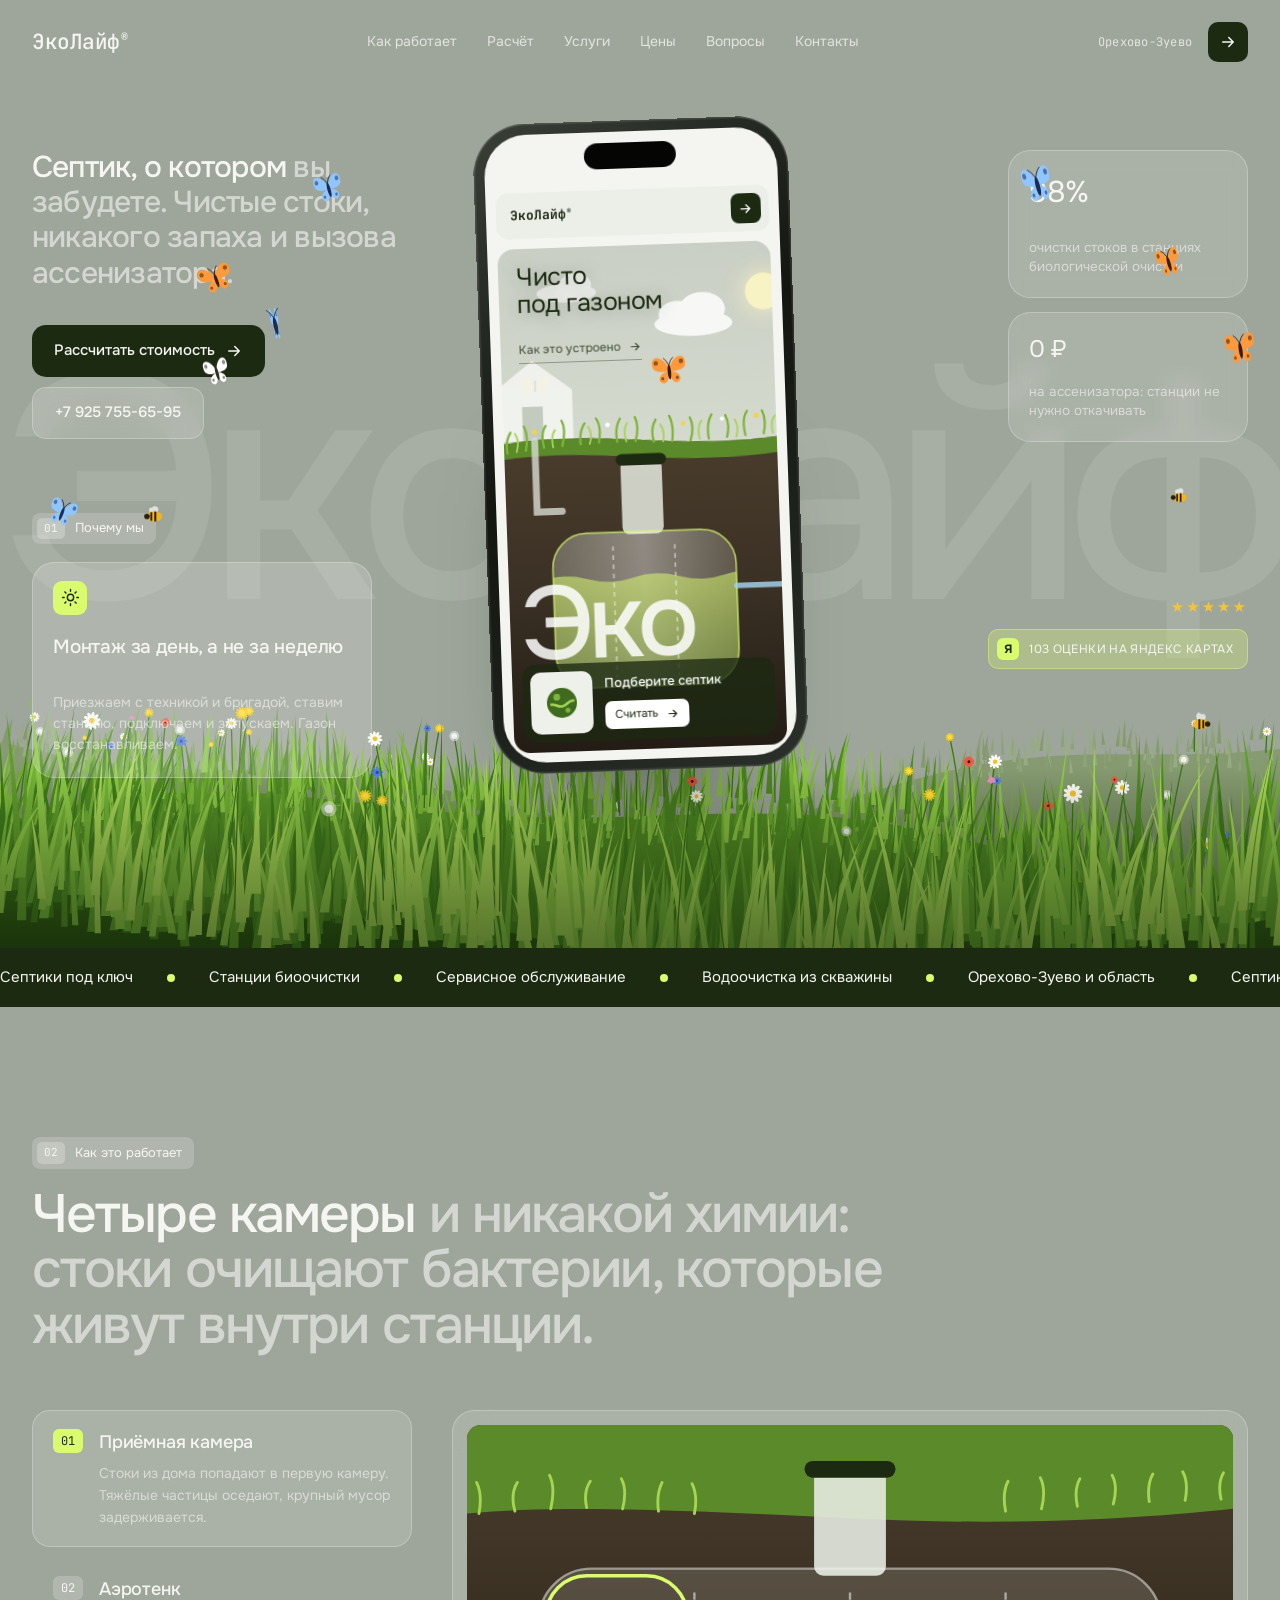
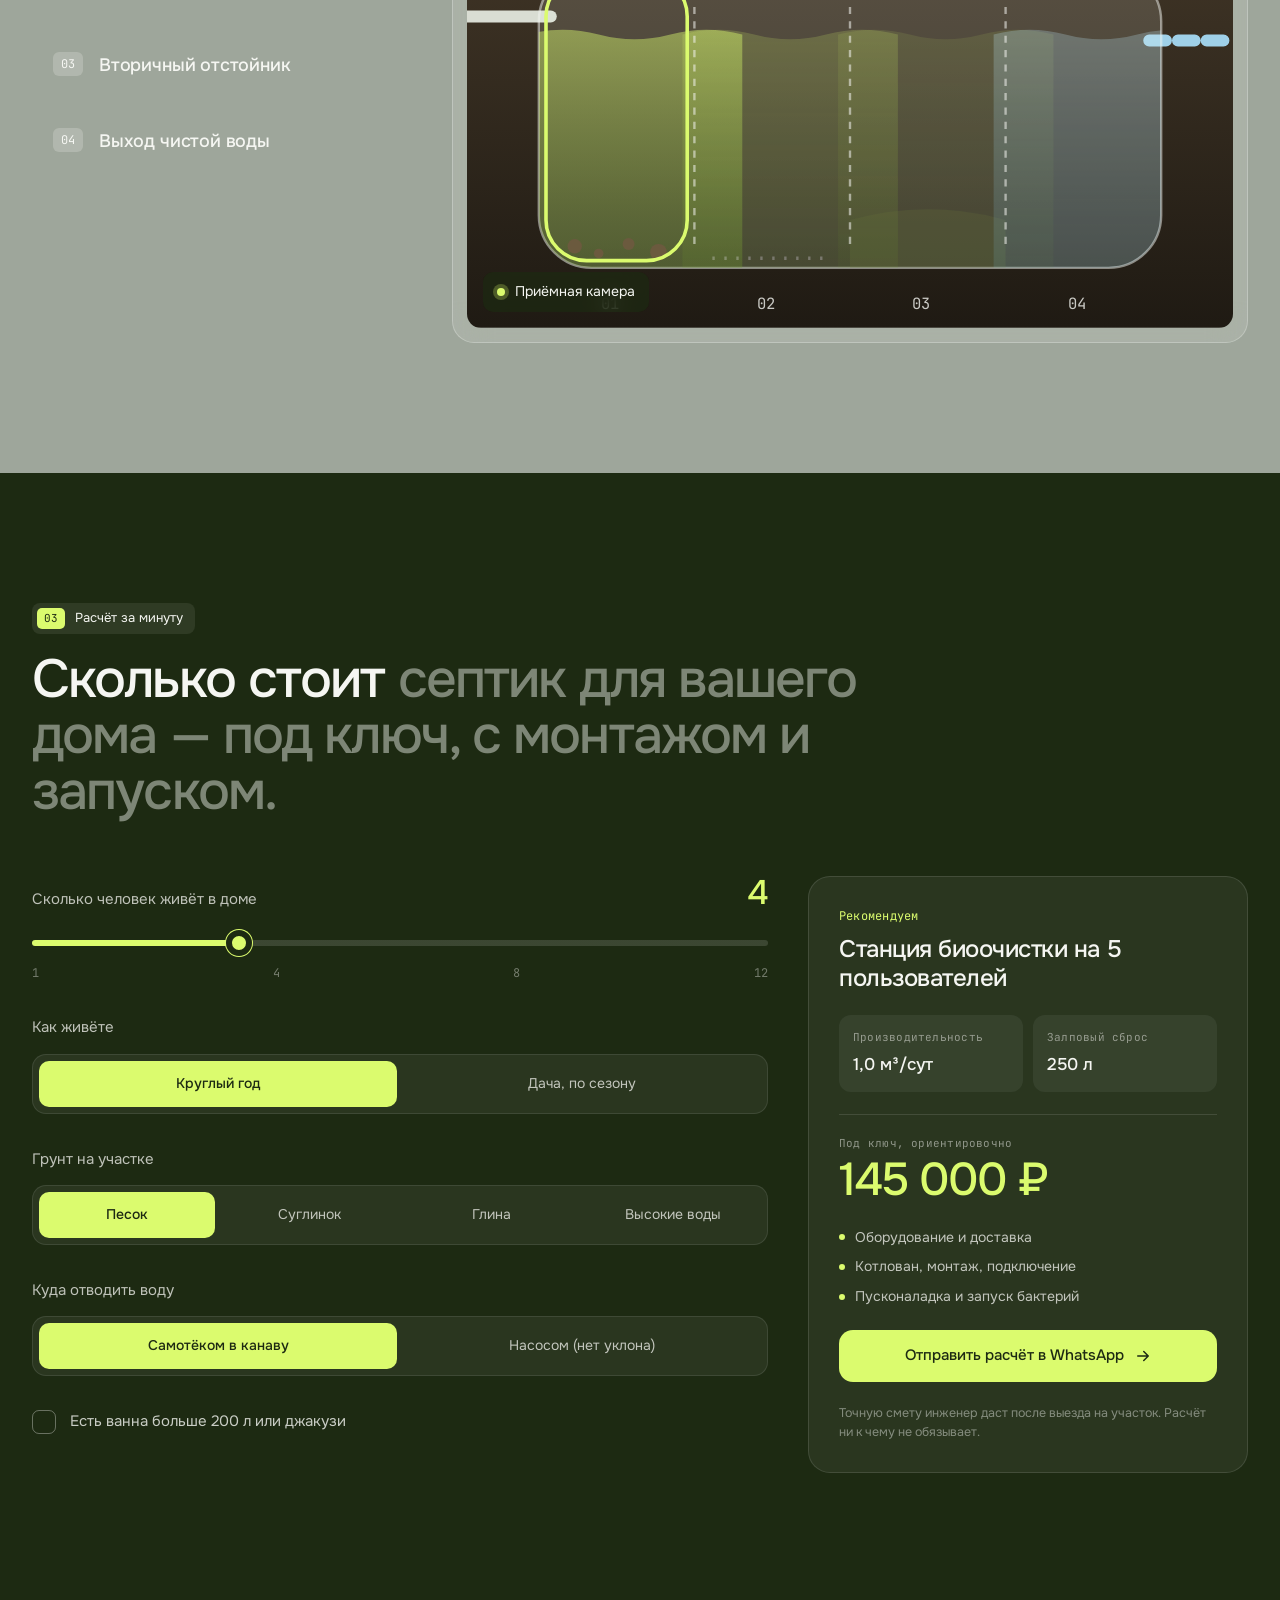
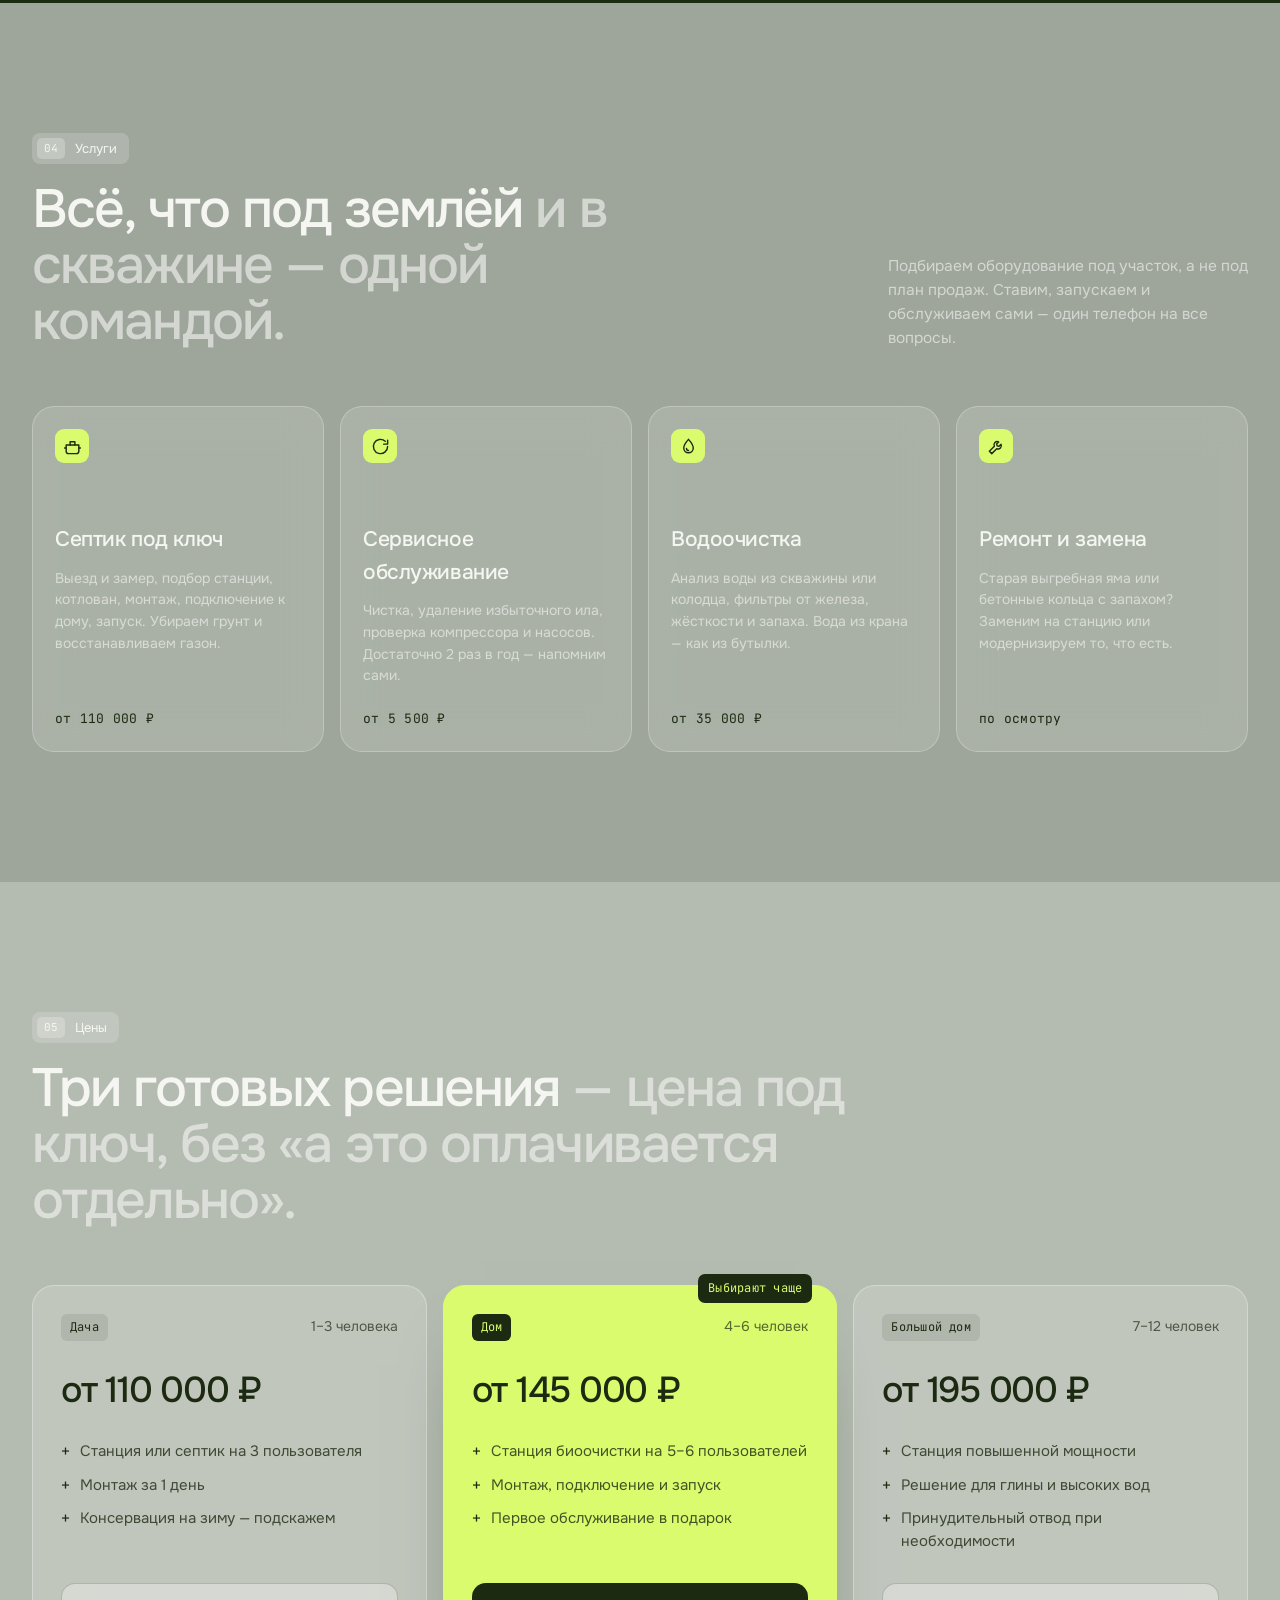
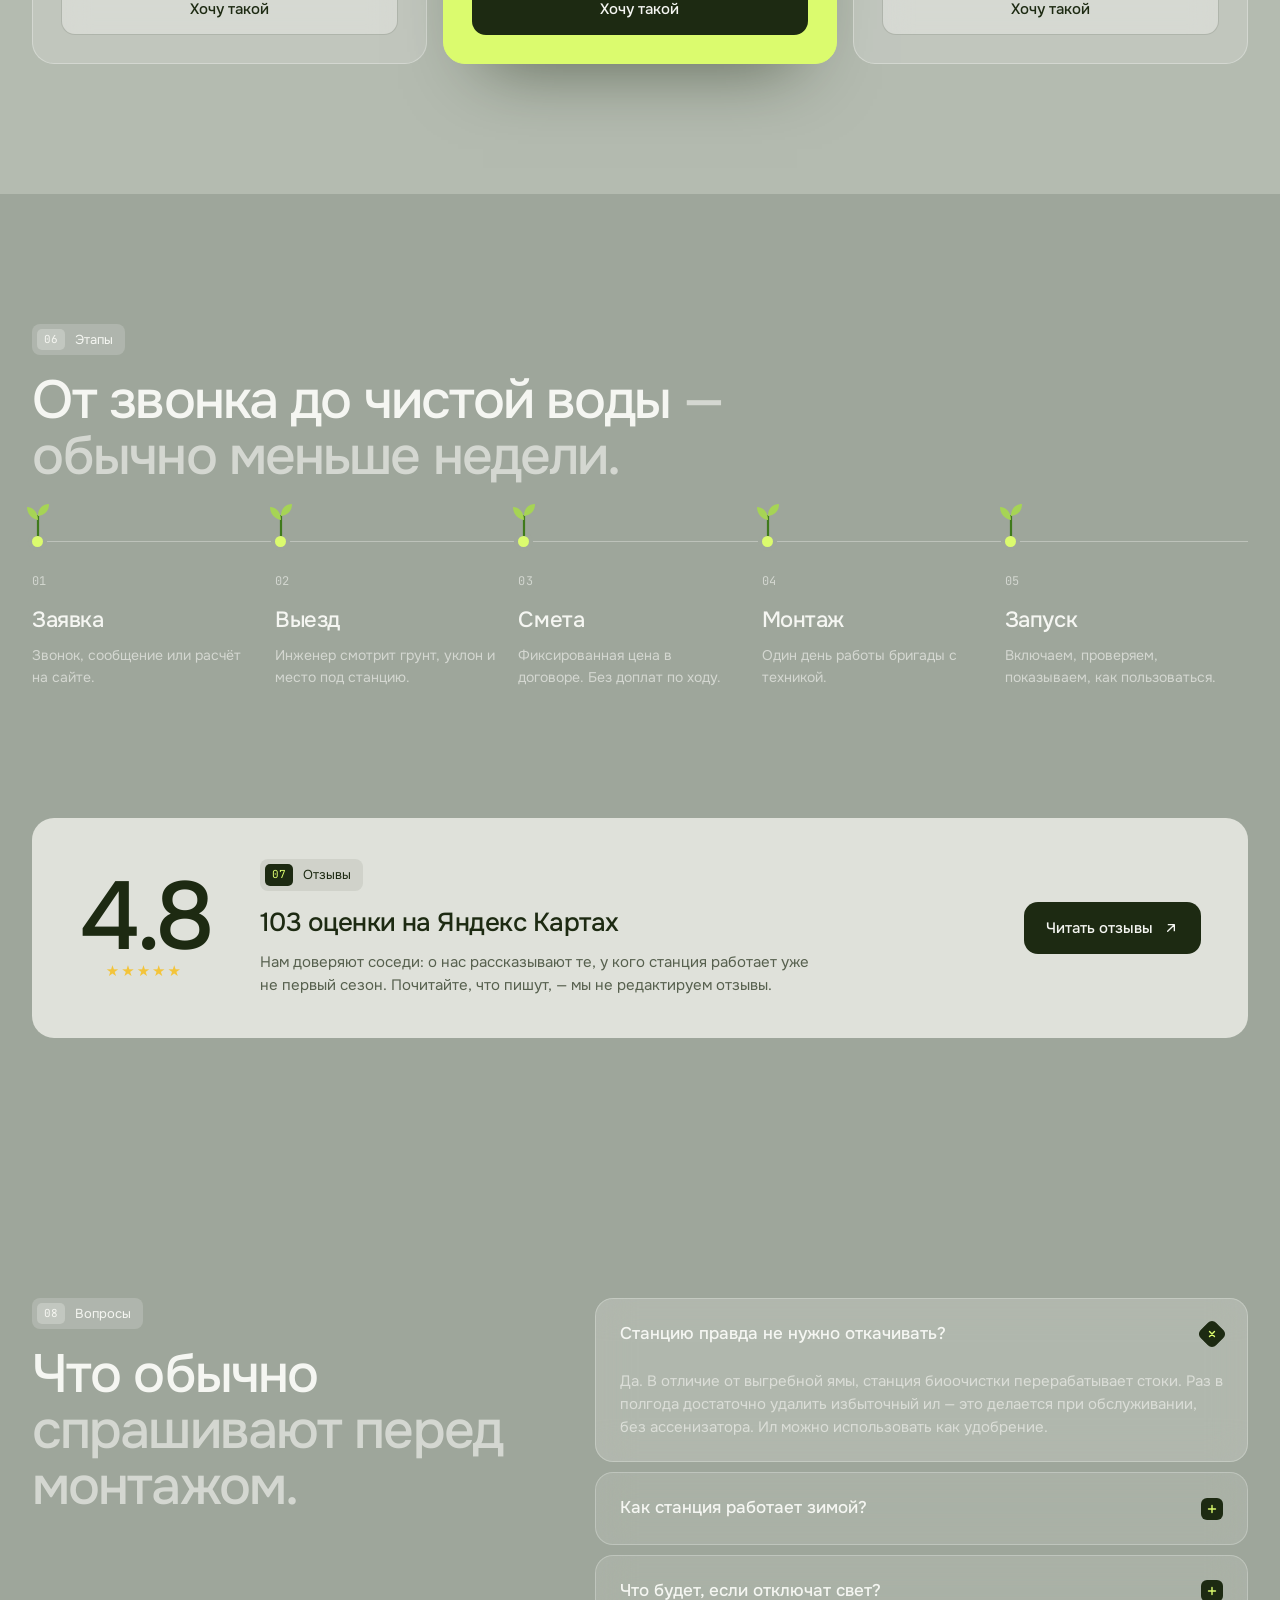
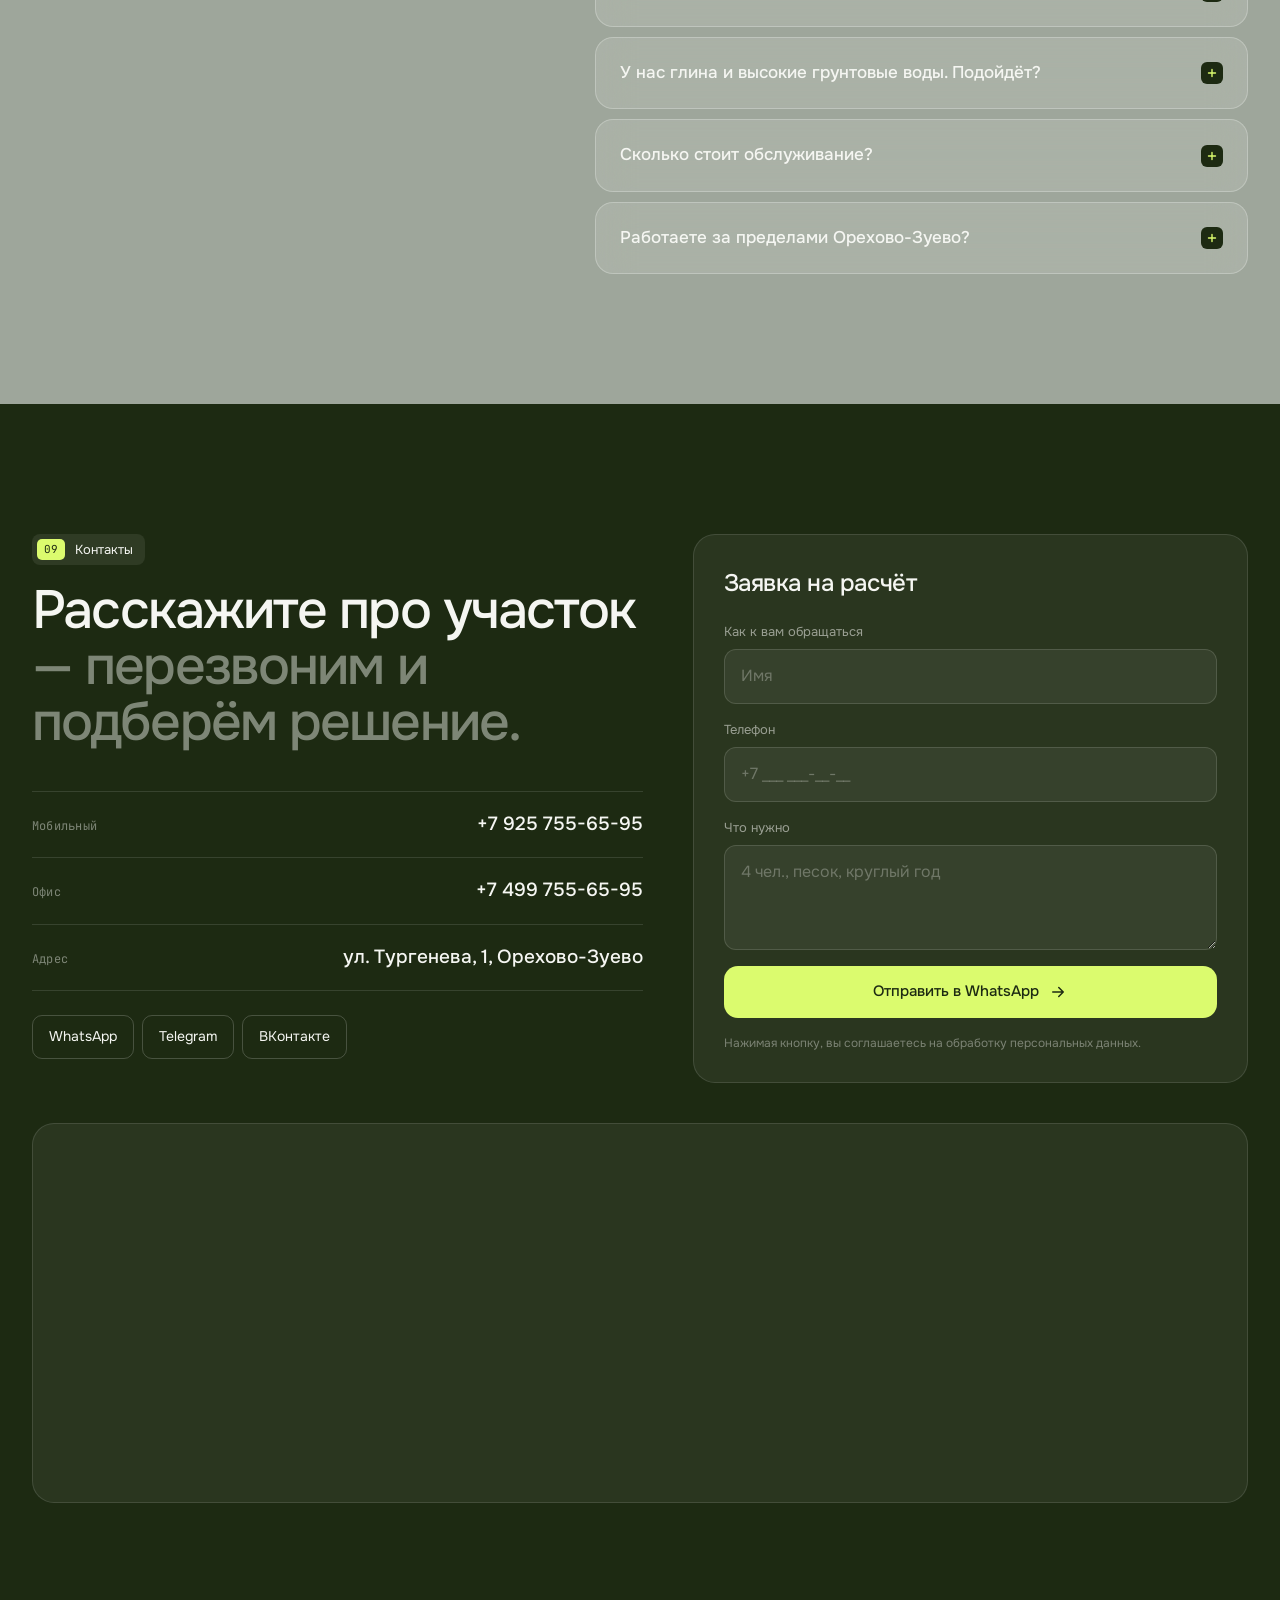
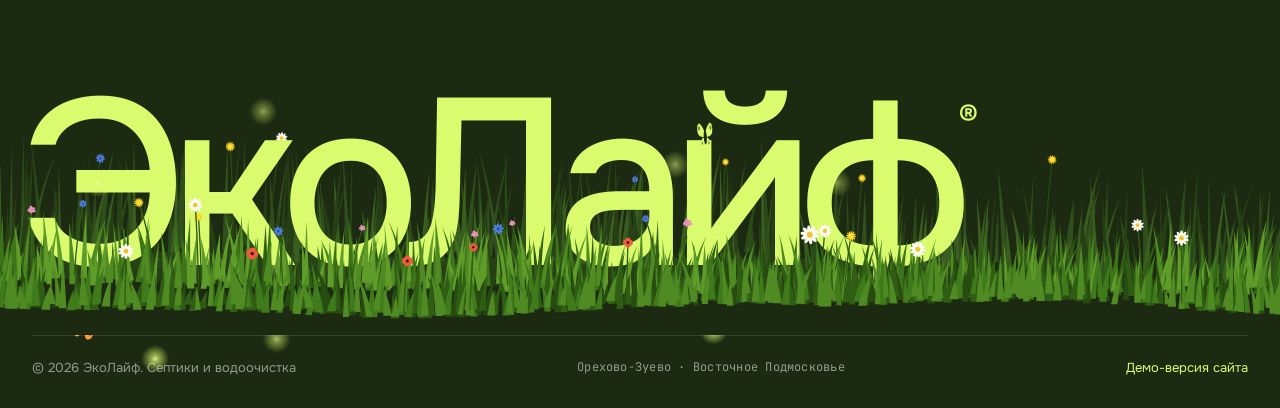
==== ekolife/index.html @ 31af0e02 "Демо: ЭкоЛайф — септики и водоочистка Живой луг, бабочки, вылет телефона, калькулятор стоимости.  Co" ====
<!doctype html>
<html lang="ru">
<head>
  <meta charset="utf-8">
  <meta name="viewport" content="width=device-width, initial-scale=1, viewport-fit=cover">
  <meta name="robots" content="noindex, nofollow">
  <title>ЭкоЛайф — септики и станции биоочистки под ключ в Орехово-Зуево</title>
  <meta name="description" content="Подбор, монтаж и обслуживание септиков и станций биологической очистки, водоочистка для частного дома. Орехово-Зуево и Восточное Подмосковье. Расчёт стоимости онлайн.">
  <meta name="theme-color" content="#9ea69b">
  <link rel="icon" href="data:image/svg+xml,%3Csvg xmlns='http://www.w3.org/2000/svg' viewBox='0 0 32 32'%3E%3Crect width='32' height='32' rx='9' fill='%231d2a12'/%3E%3Cpath d='M9 21c0-7 5-11 14-12-1 9-5 14-12 14' fill='none' stroke='%23dbfb6e' stroke-width='2.4' stroke-linecap='round'/%3E%3C/svg%3E">
  <link rel="preconnect" href="https://fonts.googleapis.com">
  <link rel="preconnect" href="https://fonts.gstatic.com" crossorigin>
  <link href="https://fonts.googleapis.com/css2?family=Onest:wght@300;400;500;600;700&family=JetBrains+Mono:wght@400;500&display=swap" rel="stylesheet">
  <link rel="stylesheet" href="assets/style.css?v=5">
  <link rel="stylesheet" href="assets/fx.css?v=4">
</head>
<body>

<!-- ===== Шапка ===== -->
<header class="header" id="header">
  <div class="wrap header-row">
    <a class="logo" href="#top">ЭкоЛайф<sup>®</sup></a>
    <nav class="nav" id="nav">
      <a href="#how">Как работает</a>
      <a href="#calc">Расчёт</a>
      <a href="#services">Услуги</a>
      <a href="#prices">Цены</a>
      <a href="#faq">Вопросы</a>
      <a href="#contacts">Контакты</a>
    </nav>
    <div class="header-side">
      <span class="header-city mono">Орехово-Зуево</span>
      <a class="sq-btn" href="#calc" aria-label="Рассчитать септик"><svg viewBox="0 0 24 24"><path d="M5 12h14M13 6l6 6-6 6"/></svg></a>
      <button class="burger" id="burger" aria-label="Меню"><i></i><i></i></button>
    </div>
  </div>
</header>

<main id="top">

  <!-- ===== Первый экран ===== -->
  <section class="hero">
    <div class="hero-word" aria-hidden="true">ЭкоЛайф</div>

    <div class="wrap hero-grid">
      <div class="hero-left">
        <h1 class="reveal">Септик, о котором <span>вы забудете. Чистые стоки, никакого запаха и вызова ассенизатора.</span></h1>

        <div class="hero-points reveal" data-d="1">
          <a class="btn btn-ink" href="#calc">Рассчитать стоимость <svg viewBox="0 0 24 24"><path d="M5 12h14M13 6l6 6-6 6"/></svg></a>
          <a class="btn btn-glass" href="tel:+79257556595">+7 925 755-65-95</a>
        </div>

        <div class="hero-why reveal" data-d="2">
          <div class="tag"><span class="mono">01</span>Почему мы</div>
          <div class="glass card-why">
            <span class="ico"><svg viewBox="0 0 24 24"><circle cx="12" cy="12" r="4"/><path d="M12 2v2M12 20v2M4.9 4.9l1.4 1.4M17.7 17.7l1.4 1.4M2 12h2M20 12h2M4.9 19.1l1.4-1.4M17.7 6.3l1.4-1.4"/></svg></span>
            <b>Монтаж за день, а не за неделю</b>
            <p>Приезжаем с техникой и бригадой, ставим станцию, подключаем и запускаем. Газон восстанавливаем.</p>
          </div>
        </div>
      </div>

      <!-- Экран-«устройство» -->
      <div class="device-wrap" id="deviceWrap">
        <div class="land-ring" aria-hidden="true"></div>
        <div class="pops" aria-hidden="true">
          <span class="pop p1">Без запаха</span>
          <span class="pop p2"><b>98%</b> очистки</span>
          <span class="pop p3">Не нужна откачка</span>
          <span class="pop p4">Монтаж за 1 день</span>
        </div>
        <div class="device" id="device">
          <div class="device-screen">
            <div class="ds-bar">
              <b>ЭкоЛайф<sup>®</sup></b>
              <span class="ds-arrow"><svg viewBox="0 0 24 24"><path d="M5 12h14M13 6l6 6-6 6"/></svg></span>
            </div>
            <div class="ds-scene">
              <svg class="scene" viewBox="0 0 300 440" preserveAspectRatio="xMidYMid slice" aria-hidden="true">
                <defs>
                  <linearGradient id="sky" x1="0" y1="0" x2="0" y2="1"><stop offset="0" stop-color="#c9cfc4"/><stop offset="1" stop-color="#e7eadf"/></linearGradient>
                  <linearGradient id="soil" x1="0" y1="0" x2="0" y2="1"><stop offset="0" stop-color="#4a3d2c"/><stop offset=".5" stop-color="#3a3024"/><stop offset="1" stop-color="#221c15"/></linearGradient>
                  <linearGradient id="tank" x1="0" y1="0" x2="1" y2="0"><stop offset="0" stop-color="#e9eee2" stop-opacity=".28"/><stop offset=".5" stop-color="#ffffff" stop-opacity=".42"/><stop offset="1" stop-color="#e9eee2" stop-opacity=".2"/></linearGradient>
                  <linearGradient id="water" x1="0" y1="0" x2="0" y2="1"><stop offset="0" stop-color="#dbfb6e" stop-opacity=".55"/><stop offset="1" stop-color="#8fbf3a" stop-opacity=".35"/></linearGradient>
                  <clipPath id="tankClip"><rect x="70" y="250" width="160" height="135" rx="30"/></clipPath>
                </defs>
                <rect width="300" height="440" fill="url(#sky)"/>
                <!-- облака -->
                <g class="cloud c1" fill="#fff" opacity=".85"><ellipse cx="200" cy="70" rx="34" ry="11"/><ellipse cx="186" cy="62" rx="16" ry="12"/><ellipse cx="208" cy="58" rx="20" ry="15"/></g>
                <g class="cloud c2" fill="#fff" opacity=".6"><ellipse cx="90" cy="40" rx="26" ry="8"/><ellipse cx="98" cy="33" rx="14" ry="10"/></g>
                <!-- солнце -->
                <circle class="sun" cx="262" cy="44" r="16" fill="#f8f3c4"/>
                <!-- бабочка -->
                <g class="sv-bfly"><g class="sv-wings"><path d="M0 0c-4-9-14-10-13-3 1 5 7 6 13 3zM0 0c-3 6-10 9-11 5-1-4 5-6 11-5z" fill="#f7e05a"/><path d="M0 0c4-9 14-10 13-3-1 5-7 6-13 3zM0 0c3 6 10 9 11 5 1-4-5-6-11-5z" fill="#f7e05a"/></g><rect x="-1" y="-5" width="2" height="10" rx="1" fill="#3a3410"/></g>
                <!-- дом -->
                <g fill="#f4f5f1" opacity=".9"><path d="M24 168v-44l34-26 34 26v44z"/><rect x="48" y="138" width="18" height="30" fill="#c2c9bd"/></g>
                <!-- земля -->
                <path d="M0 176c40-10 80-12 150-6s110 4 150-4v274H0z" fill="url(#soil)"/>
                <path d="M0 176c40-10 80-12 150-6s110 4 150-4v14c-40 8-90 10-150 5S40 178 0 190z" fill="#5b8a2a"/>
                <g class="blades" stroke="#7fb43a" stroke-width="2" stroke-linecap="round" fill="none">
                  <path d="M8 182q2-12-2-20M20 180q4-14 1-22M34 178q-2-10 3-18M50 176q3-13-1-21M66 174q-3-12 2-19M82 173q4-15 0-22M98 172q-1-11 4-18M114 171q3-14-2-21M130 171q-2-12 3-20M146 171q4-13 0-21M162 172q-3-11 2-19M178 172q2-14-2-22M194 172q4-12 0-20M210 171q-2-13 3-21M226 170q3-11-1-19M242 169q-3-14 2-21M258 168q3-12-1-20M274 167q-2-13 3-20M290 166q3-12-1-19"/>
                </g>
                <g class="blades b2" stroke="#a6d455" stroke-width="1.6" stroke-linecap="round" fill="none">
                  <path d="M14 181q-3-9 1-15M42 177q3-10-1-16M74 174q-2-10 2-15M106 172q3-9-1-15M138 171q-3-10 1-16M170 172q2-9-2-15M202 171q-2-10 2-16M234 170q3-9-1-15M266 168q-2-10 2-15"/>
                </g>
                <g fill="#f3d34a"><circle cx="58" cy="160" r="2.2"/><circle cx="188" cy="157" r="2"/><circle cx="252" cy="152" r="2.2"/></g>
                <g fill="#fff"><circle cx="122" cy="156" r="2"/><circle cx="222" cy="154" r="1.8"/></g>
                <!-- при наведении: на газоне распускаются цветы -->
                <g class="sv-bloom">
                  <g style="--d:0s"><path d="M30 178v-22" stroke="#4f8a22" stroke-width="1.6"/><circle cx="30" cy="154" r="5" fill="#fff"/><circle cx="30" cy="154" r="2" fill="#f5c22a"/></g>
                  <g style="--d:.06s"><path d="M96 174v-26" stroke="#4f8a22" stroke-width="1.6"/><circle cx="96" cy="146" r="5.5" fill="#ef5a3c"/><circle cx="96" cy="146" r="1.8" fill="#2a1a12"/></g>
                  <g style="--d:.12s"><path d="M154 172v-20" stroke="#4f8a22" stroke-width="1.6"/><circle cx="154" cy="150" r="5" fill="#f7cf1d"/></g>
                  <g style="--d:.18s"><path d="M208 172v-28" stroke="#4f8a22" stroke-width="1.6"/><circle cx="208" cy="142" r="5.5" fill="#4f7fe0"/><circle cx="208" cy="142" r="2" fill="#2b4aa8"/></g>
                  <g style="--d:.24s"><path d="M262 168v-22" stroke="#4f8a22" stroke-width="1.6"/><circle cx="262" cy="144" r="5" fill="#fff"/><circle cx="262" cy="144" r="2" fill="#f5c22a"/></g>
                </g>
                <g class="sv-spark" fill="#fff">
                  <path d="M70 120l2 6 6 2-6 2-2 6-2-6-6-2 6-2z"/><path d="M238 110l1.5 4.5 4.5 1.5-4.5 1.5-1.5 4.5-1.5-4.5-4.5-1.5 4.5-1.5z"/><path d="M180 128l1.2 3.6 3.6 1.2-3.6 1.2-1.2 3.6-1.2-3.6-3.6-1.2 3.6-1.2z"/>
                </g>
                <!-- труба от дома -->
                <path d="M58 168v62h22" fill="none" stroke="#d9ddd3" stroke-width="6" stroke-linecap="round" opacity=".8"/>
                <!-- станция -->
                <rect x="132" y="188" width="36" height="64" rx="6" fill="#e6eae0" opacity=".85"/>
                <rect x="128" y="182" width="44" height="10" rx="5" fill="#1d2a12"/>
                <rect class="tank-glow" x="64" y="244" width="172" height="147" rx="36" fill="none" stroke="#dbfb6e" stroke-width="5"/>
                <rect x="70" y="250" width="160" height="135" rx="30" fill="url(#tank)" stroke="#dbfb6e" stroke-opacity=".7" stroke-width="1.5"/>
                <g clip-path="url(#tankClip)">
                  <g class="water-lvl"><path class="wave" d="M60 290q20-6 40 0t40 0 40 0 40 0 40 0v120H60z" fill="url(#water)"/></g>
                  <g class="bubbles" fill="#fff">
                    <circle cx="140" cy="372" r="3"/><circle cx="152" cy="378" r="2"/><circle cx="160" cy="370" r="2.6"/><circle cx="146" cy="380" r="1.8"/><circle cx="168" cy="376" r="2.2"/>
                  </g>
                </g>
                <path d="M123 262v114M177 262v114" stroke="#f4f5f1" stroke-opacity=".55" stroke-width="1.5" stroke-dasharray="4 4"/>
                <!-- выход чистой воды -->
                <path d="M230 300h52" fill="none" stroke="#9fd0e8" stroke-width="5" stroke-linecap="round" opacity=".85"/>
              </svg>
              <div class="ds-title">Чисто<br>под газоном</div>
              <a class="ds-link" href="#how">Как это устроено <svg viewBox="0 0 24 24"><path d="M5 12h14M13 6l6 6-6 6"/></svg></a>
              <div class="ds-word" aria-hidden="true">Эко</div>
              <a class="ds-card" href="#calc">
                <span class="ds-card-img"><svg viewBox="0 0 48 48"><circle cx="24" cy="24" r="18" fill="#3f6b1f"/><path d="M10 26c6-2 9 4 15 2s8-8 14-6" stroke="#a6d455" stroke-width="3" fill="none"/><circle cx="18" cy="17" r="4" fill="#7fb43a"/><circle cx="31" cy="33" r="3" fill="#7fb43a"/></svg></span>
                <span class="ds-card-t"><b>Подберите септик</b><i>Считать <svg viewBox="0 0 24 24"><path d="M5 12h14M13 6l6 6-6 6"/></svg></i></span>
              </a>
            </div>
          </div>
        </div>
      </div>

      <div class="hero-right">
        <div class="glass card-stat reveal" data-d="2">
          <b><span data-count="98">0</span>%</b>
          <p>очистки стоков в станциях биологической очистки</p>
        </div>
        <div class="glass card-stat card-stat-sm reveal" data-d="3">
          <b>0 ₽</b>
          <p>на ассенизатора: станции не нужно откачивать</p>
        </div>

        <a class="rating reveal" data-d="3" href="https://yandex.ru/maps/org/ekolayf/1194903178/" target="_blank" rel="noopener">
          <span class="stars">★★★★★</span><span class="rating-num">4.8</span>
          <span class="chip"><span class="chip-ico">Я</span>103 оценки на Яндекс Картах</span>
        </a>
      </div>
    </div>

    <canvas class="meadow" id="meadow" aria-hidden="true"></canvas>
    <canvas class="life" id="heroLife" aria-hidden="true"></canvas>
  </section>

  <!-- ===== Бегущая строка ===== -->
  <div class="ticker" aria-hidden="true">
    <div class="ticker-track">
      <span>Септики под ключ</span><i></i><span>Станции биоочистки</span><i></i><span>Сервисное обслуживание</span><i></i><span>Водоочистка из скважины</span><i></i><span>Орехово-Зуево и область</span><i></i>
      <span>Септики под ключ</span><i></i><span>Станции биоочистки</span><i></i><span>Сервисное обслуживание</span><i></i><span>Водоочистка из скважины</span><i></i><span>Орехово-Зуево и область</span><i></i>
    </div>
  </div>

  <!-- ===== Как работает ===== -->
  <section class="section" id="how">
    <div class="wrap">
      <div class="sec-head">
        <div class="tag reveal"><span class="mono">02</span>Как это работает</div>
        <h2 class="reveal">Четыре камеры <span>и никакой химии: стоки очищают бактерии, которые живут внутри станции.</span></h2>
      </div>

      <div class="how">
        <ol class="how-steps" id="howSteps">
          <li class="active" data-step="0">
            <span class="mono">01</span>
            <div><b>Приёмная камера</b><p>Стоки из дома попадают в первую камеру. Тяжёлые частицы оседают, крупный мусор задерживается.</p></div>
          </li>
          <li data-step="1">
            <span class="mono">02</span>
            <div><b>Аэротенк</b><p>Компрессор насыщает воду кислородом. Аэробные бактерии разлагают органику — без запаха.</p></div>
          </li>
          <li data-step="2">
            <span class="mono">03</span>
            <div><b>Вторичный отстойник</b><p>Активный ил оседает и возвращается в работу. Вода над ним уже прозрачная.</p></div>
          </li>
          <li data-step="3">
            <span class="mono">04</span>
            <div><b>Выход чистой воды</b><p>Очищенная вода уходит в канаву, дренаж или на полив. Её можно использовать на участке.</p></div>
          </li>
        </ol>

        <div class="how-visual glass">
          <svg class="station" id="station" viewBox="0 0 640 420" aria-hidden="true">
            <defs>
              <linearGradient id="soil2" x1="0" y1="0" x2="0" y2="1"><stop offset="0" stop-color="#4a3d2c"/><stop offset="1" stop-color="#1f1a13"/></linearGradient>
              <linearGradient id="water2" x1="0" y1="0" x2="0" y2="1"><stop offset="0" stop-color="#dbfb6e" stop-opacity=".5"/><stop offset="1" stop-color="#6f9a2c" stop-opacity=".35"/></linearGradient>
              <linearGradient id="clean" x1="0" y1="0" x2="0" y2="1"><stop offset="0" stop-color="#bfe6f5" stop-opacity=".7"/><stop offset="1" stop-color="#7cc0de" stop-opacity=".4"/></linearGradient>
              <clipPath id="body"><rect x="60" y="120" width="520" height="250" rx="44"/></clipPath>
            </defs>
            <rect width="640" height="420" fill="url(#soil2)"/>
            <path d="M0 0h640v70c-90 10-200 14-320 8S80 66 0 74z" fill="#5b8a2a"/>
            <g stroke="#a6d455" stroke-width="2.4" stroke-linecap="round" fill="none" class="blades">
              <path d="M10 74q3-16-2-26M40 72q-4-14 2-24M70 70q4-18-1-28M100 69q-3-13 3-22M130 70q4-16-1-25M160 72q-2-14 3-24M190 74q3-15-2-25M450 72q-3-15 2-25M480 70q4-16-1-26M510 68q-3-14 2-23M540 66q4-15-1-24M570 64q-2-14 3-23M600 63q3-15-2-24M630 62q-3-13 2-22"/>
            </g>
            <!-- люк -->
            <rect x="290" y="36" width="60" height="90" rx="8" fill="#e6eae0" opacity=".9"/>
            <rect x="282" y="30" width="76" height="14" rx="7" fill="#1d2a12"/>
            <!-- вход/выход -->
            <path d="M0 160h70" stroke="#d9ddd3" stroke-width="10" stroke-linecap="round"/>
            <path d="M570 180h70" stroke="#9fd0e8" stroke-width="10" stroke-linecap="round" class="outflow"/>
            <!-- корпус -->
            <rect x="60" y="120" width="520" height="250" rx="44" fill="rgba(240,244,234,.14)" stroke="rgba(244,245,241,.5)" stroke-width="2"/>
            <g clip-path="url(#body)">
              <g class="ch" data-ch="0"><rect x="60" y="120" width="130" height="250" fill="transparent"/><path d="M50 175q30-8 60 0t60 0 60 0v200H50z" fill="url(#water2)" opacity=".9"/><g fill="#6b5a3e"><circle cx="90" cy="352" r="6"/><circle cx="110" cy="358" r="4"/><circle cx="135" cy="350" r="5"/><circle cx="160" cy="357" r="7"/></g></g>
              <g class="ch" data-ch="1"><rect x="190" y="120" width="130" height="250" fill="transparent"/><path d="M180 175q30-8 60 0t60 0 60 0v200H180z" fill="url(#water2)"/>
                <g class="bub" fill="#fff"><circle cx="220" cy="350" r="4"/><circle cx="245" cy="356" r="3"/><circle cx="268" cy="348" r="5"/><circle cx="290" cy="354" r="3"/><circle cx="232" cy="340" r="2.5"/><circle cx="280" cy="338" r="3"/></g>
                <path d="M205 362h100" stroke="#f4f5f1" stroke-width="3" stroke-dasharray="2 8" opacity=".8"/></g>
              <g class="ch" data-ch="2"><rect x="320" y="120" width="130" height="250" fill="transparent"/><path d="M310 175q30-8 60 0t60 0 60 0v200H310z" fill="url(#water2)" opacity=".55"/><path d="M320 330q65-18 130 0v40H320z" fill="#6b7d3a" opacity=".7"/></g>
              <g class="ch" data-ch="3"><rect x="450" y="120" width="130" height="250" fill="transparent"/><path d="M440 175q30-8 60 0t60 0 60 0v200H440z" fill="url(#clean)"/></g>
            </g>
            <path d="M190 140v215M320 140v215M450 140v215" stroke="rgba(244,245,241,.55)" stroke-width="2" stroke-dasharray="6 6"/>
            <g class="hl" fill="none" stroke="#dbfb6e" stroke-width="3">
              <rect x="66" y="126" width="118" height="238" rx="34" data-hl="0"/>
              <rect x="196" y="126" width="118" height="238" rx="10" data-hl="1"/>
              <rect x="326" y="126" width="118" height="238" rx="10" data-hl="2"/>
              <rect x="456" y="126" width="118" height="238" rx="34" data-hl="3"/>
            </g>
            <g font-family="JetBrains Mono, monospace" font-size="13" fill="#f4f5f1" opacity=".8">
              <text x="112" y="404">01</text><text x="242" y="404">02</text><text x="372" y="404">03</text><text x="502" y="404">04</text>
            </g>
          </svg>
          <div class="how-cap"><span class="dot"></span><span id="howCap">Приёмная камера</span></div>
        </div>
      </div>
    </div>
  </section>

  <!-- ===== Калькулятор ===== -->
  <section class="section section-ink" id="calc">
    <div class="wrap">
      <div class="sec-head">
        <div class="tag tag-dark reveal"><span class="mono">03</span>Расчёт за минуту</div>
        <h2 class="reveal">Сколько стоит <span>септик для вашего дома — под ключ, с монтажом и запуском.</span></h2>
      </div>

      <div class="calc">
        <div class="calc-form">
          <div class="field">
            <div class="field-top"><label for="people">Сколько человек живёт в доме</label><output id="peopleOut" class="mono">4</output></div>
            <input type="range" id="people" min="1" max="12" value="4">
            <div class="range-marks mono"><span>1</span><span>4</span><span>8</span><span>12</span></div>
          </div>

          <div class="field">
            <div class="field-label">Как живёте</div>
            <div class="seg" data-name="mode">
              <button class="on" data-v="all">Круглый год</button>
              <button data-v="season">Дача, по сезону</button>
            </div>
          </div>

          <div class="field">
            <div class="field-label">Грунт на участке</div>
            <div class="seg seg-4" data-name="soil">
              <button class="on" data-v="sand">Песок</button>
              <button data-v="loam">Суглинок</button>
              <button data-v="clay">Глина</button>
              <button data-v="water">Высокие воды</button>
            </div>
          </div>

          <div class="field">
            <div class="field-label">Куда отводить воду</div>
            <div class="seg" data-name="out">
              <button class="on" data-v="grav">Самотёком в канаву</button>
              <button data-v="pump">Насосом (нет уклона)</button>
            </div>
          </div>

          <label class="check"><input type="checkbox" id="bath"><span></span>Есть ванна больше 200 л или джакузи</label>
        </div>

        <div class="calc-result glass-dark">
          <div class="res-label mono">Рекомендуем</div>
          <div class="res-model" id="resModel">Станция биоочистки на 5 человек</div>
          <div class="res-row">
            <div><span class="mono">Производительность</span><b id="resFlow">1,0 м³/сут</b></div>
            <div><span class="mono">Залповый сброс</span><b id="resBurst">250 л</b></div>
          </div>
          <div class="res-price">
            <span class="mono">Под ключ, ориентировочно</span>
            <b><span id="resPrice">148 000</span> ₽</b>
          </div>
          <ul class="res-incl">
            <li>Оборудование и доставка</li>
            <li>Котлован, монтаж, подключение</li>
            <li>Пусконаладка и запуск бактерий</li>
          </ul>
          <a class="btn btn-lime btn-wide" id="sendCalc" href="#" target="_blank" rel="noopener">Отправить расчёт в WhatsApp <svg viewBox="0 0 24 24"><path d="M5 12h14M13 6l6 6-6 6"/></svg></a>
          <p class="res-note">Точную смету инженер даст после выезда на участок. Расчёт ни к чему не обязывает.</p>
        </div>
      </div>
    </div>
  </section>

  <!-- ===== Услуги ===== -->
  <section class="section" id="services">
    <div class="wrap">
      <div class="sec-head sec-head-row">
        <div>
          <div class="tag reveal"><span class="mono">04</span>Услуги</div>
          <h2 class="reveal">Всё, что под землёй <span>и в скважине — одной командой.</span></h2>
        </div>
        <p class="sec-lead reveal">Подбираем оборудование под участок, а не под план продаж. Ставим, запускаем и обслуживаем сами — один телефон на все вопросы.</p>
      </div>

      <div class="services">
        <article class="glass svc reveal">
          <span class="ico"><svg viewBox="0 0 24 24"><path d="M4 10h16v8a3 3 0 0 1-3 3H7a3 3 0 0 1-3-3z"/><path d="M9 10V6h6v4M2 14h2M20 14h2"/></svg></span>
          <h3>Септик под ключ</h3>
          <p>Выезд и замер, подбор станции, котлован, монтаж, подключение к дому, запуск. Убираем грунт и восстанавливаем газон.</p>
          <span class="svc-price mono">от 110 000 ₽</span>
        </article>
        <article class="glass svc reveal" data-d="1">
          <span class="ico"><svg viewBox="0 0 24 24"><path d="M21 12a9 9 0 1 1-3-6.7"/><path d="M21 4v5h-5"/></svg></span>
          <h3>Сервисное обслуживание</h3>
          <p>Чистка, удаление избыточного ила, проверка компрессора и насосов. Достаточно 2 раз в год — напомним сами.</p>
          <span class="svc-price mono">от 5 500 ₽</span>
        </article>
        <article class="glass svc reveal" data-d="2">
          <span class="ico"><svg viewBox="0 0 24 24"><path d="M12 3s6 6.5 6 11a6 6 0 0 1-12 0c0-4.5 6-11 6-11z"/><path d="M9.5 14.5a2.5 2.5 0 0 0 2.5 2.5"/></svg></span>
          <h3>Водоочистка</h3>
          <p>Анализ воды из скважины или колодца, фильтры от железа, жёсткости и запаха. Вода из крана — как из бутылки.</p>
          <span class="svc-price mono">от 35 000 ₽</span>
        </article>
        <article class="glass svc reveal" data-d="3">
          <span class="ico"><svg viewBox="0 0 24 24"><path d="M14.7 6.3a4 4 0 0 0-5.4 5.4L3 18l3 3 6.3-6.3a4 4 0 0 0 5.4-5.4l-2.5 2.5-2.4-.6-.6-2.4z"/></svg></span>
          <h3>Ремонт и замена</h3>
          <p>Старая выгребная яма или бетонные кольца с запахом? Заменим на станцию или модернизируем то, что есть.</p>
          <span class="svc-price mono">по осмотру</span>
        </article>
      </div>
    </div>
  </section>

  <!-- ===== Цены ===== -->
  <section class="section section-soft" id="prices">
    <div class="wrap">
      <div class="sec-head">
        <div class="tag reveal"><span class="mono">05</span>Цены</div>
        <h2 class="reveal">Три готовых решения <span>— цена под ключ, без «а это оплачивается отдельно».</span></h2>
      </div>

      <div class="plans">
        <article class="plan reveal">
          <div class="plan-top"><span class="mono">Дача</span><span class="plan-ppl">1–3 человека</span></div>
          <div class="plan-price">от 110 000 ₽</div>
          <ul>
            <li>Станция или септик на 3 пользователя</li>
            <li>Монтаж за 1 день</li>
            <li>Консервация на зиму — подскажем</li>
          </ul>
          <a class="btn btn-glass btn-wide" href="#contacts" data-plan="Дача, 1–3 человека">Хочу такой</a>
        </article>
        <article class="plan plan-hot reveal" data-d="1">
          <span class="plan-badge mono">Выбирают чаще</span>
          <div class="plan-top"><span class="mono">Дом</span><span class="plan-ppl">4–6 человек</span></div>
          <div class="plan-price">от 145 000 ₽</div>
          <ul>
            <li>Станция биоочистки на 5–6 пользователей</li>
            <li>Монтаж, подключение и запуск</li>
            <li>Первое обслуживание в подарок</li>
          </ul>
          <a class="btn btn-ink btn-wide" href="#contacts" data-plan="Дом, 4–6 человек">Хочу такой</a>
        </article>
        <article class="plan reveal" data-d="2">
          <div class="plan-top"><span class="mono">Большой дом</span><span class="plan-ppl">7–12 человек</span></div>
          <div class="plan-price">от 195 000 ₽</div>
          <ul>
            <li>Станция повышенной мощности</li>
            <li>Решение для глины и высоких вод</li>
            <li>Принудительный отвод при необходимости</li>
          </ul>
          <a class="btn btn-glass btn-wide" href="#contacts" data-plan="Большой дом, 7–12 человек">Хочу такой</a>
        </article>
      </div>
    </div>
  </section>

  <!-- ===== Этапы ===== -->
  <section class="section" id="steps">
    <div class="wrap">
      <div class="sec-head">
        <div class="tag reveal"><span class="mono">06</span>Этапы</div>
        <h2 class="reveal">От звонка до чистой воды <span>— обычно меньше недели.</span></h2>
      </div>
      <div class="timeline">
        <div class="tl reveal"><span class="mono">01</span><b>Заявка</b><p>Звонок, сообщение или расчёт на сайте.</p></div>
        <div class="tl reveal" data-d="1"><span class="mono">02</span><b>Выезд</b><p>Инженер смотрит грунт, уклон и место под станцию.</p></div>
        <div class="tl reveal" data-d="2"><span class="mono">03</span><b>Смета</b><p>Фиксированная цена в договоре. Без доплат по ходу.</p></div>
        <div class="tl reveal" data-d="3"><span class="mono">04</span><b>Монтаж</b><p>Один день работы бригады с техникой.</p></div>
        <div class="tl reveal" data-d="4"><span class="mono">05</span><b>Запуск</b><p>Включаем, проверяем, показываем, как пользоваться.</p></div>
      </div>
    </div>
  </section>

  <!-- ===== Отзывы / доверие ===== -->
  <section class="section section-tight">
    <div class="wrap">
      <div class="trust glass">
        <div class="trust-score">
          <b>4.8</b>
          <span class="stars">★★★★★</span>
        </div>
        <div class="trust-text">
          <div class="tag tag-plain"><span class="mono">07</span>Отзывы</div>
          <h3>103 оценки на Яндекс Картах</h3>
          <p>Нам доверяют соседи: о нас рассказывают те, у кого станция работает уже не первый сезон. Почитайте, что пишут, — мы не редактируем отзывы.</p>
        </div>
        <a class="btn btn-ink" href="https://yandex.ru/maps/org/ekolayf/1194903178/reviews/" target="_blank" rel="noopener">Читать отзывы <svg viewBox="0 0 24 24"><path d="M7 17 17 7M8 7h9v9"/></svg></a>
      </div>
    </div>
  </section>

  <!-- ===== FAQ ===== -->
  <section class="section" id="faq">
    <div class="wrap faq-grid">
      <div class="sec-head">
        <div class="tag reveal"><span class="mono">08</span>Вопросы</div>
        <h2 class="reveal">Что обычно <span>спрашивают перед монтажом.</span></h2>
      </div>
      <div class="faq">
        <details class="glass" open><summary>Станцию правда не нужно откачивать?</summary><p>Да. В отличие от выгребной ямы, станция биоочистки перерабатывает стоки. Раз в полгода достаточно удалить избыточный ил — это делается при обслуживании, без ассенизатора. Ил можно использовать как удобрение.</p></details>
        <details class="glass"><summary>Как станция работает зимой?</summary><p>Корпус утеплён, внутри идут процессы с выделением тепла, и при постоянном использовании станция не замерзает. Для дач, где зимой никто не живёт, расскажем, как законсервировать.</p></details>
        <details class="glass"><summary>Что будет, если отключат свет?</summary><p>Станция работает как обычный септик-накопитель: принимает стоки и ждёт. После включения электричества компрессор продолжит работу. Несколько часов без света — не проблема.</p></details>
        <details class="glass"><summary>У нас глина и высокие грунтовые воды. Подойдёт?</summary><p>Подойдёт, но решение другое: усиленный корпус, принудительный отвод воды насосом, иногда дренажный колодец. Инженер увидит это на выезде и сразу заложит в смету.</p></details>
        <details class="glass"><summary>Сколько стоит обслуживание?</summary><p>От 5 500 ₽ за выезд. Рекомендуем дважды в год. Можно заключить договор на сервис — напомним о визите сами.</p></details>
        <details class="glass"><summary>Работаете за пределами Орехово-Зуево?</summary><p>Да, по Восточному Подмосковью: Ликино-Дулёво, Куровское, Павловский Посад, Электрогорск, Покров и ближайшие районы. Уточните свой адрес — скажем, сможем ли приехать.</p></details>
      </div>
    </div>
  </section>

  <!-- ===== Контакты ===== -->
  <section class="section section-ink" id="contacts">
    <div class="wrap contacts">
      <div class="contacts-info">
        <div class="tag tag-dark reveal"><span class="mono">09</span>Контакты</div>
        <h2 class="reveal">Расскажите про участок <span>— перезвоним и подберём решение.</span></h2>
        <div class="c-list">
          <a href="tel:+79257556595"><span class="mono">Мобильный</span><b>+7 925 755-65-95</b></a>
          <a href="tel:+74997556595"><span class="mono">Офис</span><b>+7 499 755-65-95</b></a>
          <a href="https://yandex.ru/maps/org/ekolayf/1194903178/" target="_blank" rel="noopener"><span class="mono">Адрес</span><b>ул. Тургенева, 1, Орехово-Зуево</b></a>
        </div>
        <div class="c-social">
          <a class="pill" href="https://wa.me/79257556595" target="_blank" rel="noopener">WhatsApp</a>
          <a class="pill" href="https://t.me/79257556595" target="_blank" rel="noopener">Telegram</a>
          <a class="pill" href="https://vk.ru/ecolifebioru" target="_blank" rel="noopener">ВКонтакте</a>
        </div>
      </div>

      <form class="c-form glass-dark" id="leadForm">
        <h3>Заявка на расчёт</h3>
        <label><span>Как к вам обращаться</span><input name="name" required autocomplete="name" placeholder="Имя"></label>
        <label><span>Телефон</span><input name="phone" type="tel" required autocomplete="tel" placeholder="+7 ___ ___-__-__"></label>
        <label><span>Что нужно</span><textarea name="msg" id="leadMsg" rows="3" placeholder="Например: дом на 4 человек, глина, участок 10 соток"></textarea></label>
        <button class="btn btn-lime btn-wide" type="submit">Отправить в WhatsApp <svg viewBox="0 0 24 24"><path d="M5 12h14M13 6l6 6-6 6"/></svg></button>
        <p class="form-note">Нажимая кнопку, вы соглашаетесь на обработку персональных данных.</p>
      </form>

      <div class="map glass-dark">
        <iframe src="https://yandex.ru/map-widget/v1/?mode=search&amp;oid=1194903178&amp;ol=biz&amp;z=15" title="ЭкоЛайф на карте" loading="lazy" allowfullscreen></iframe>
      </div>
    </div>
  </section>
</main>

<!-- ===== Подвал ===== -->
<footer class="footer">
  <canvas class="foot-life" id="footLife" aria-hidden="true"></canvas>
  <div class="wrap">
    <div class="foot-stage">
      <canvas class="foot-back" id="footBack" aria-hidden="true"></canvas>
      <div class="foot-word" aria-hidden="true">ЭкоЛайф<sup>®</sup></div>
      <canvas class="foot-meadow" id="footMeadow" aria-hidden="true"></canvas>
    </div>
    <div class="foot-row">
      <span>© <span id="year">2026</span> ЭкоЛайф. Септики и водоочистка</span>
      <span class="mono">Орехово-Зуево · Восточное Подмосковье</span>
      <span class="foot-demo">Демо-версия сайта</span>
    </div>
  </div>
</footer>

<!-- Мобильная панель -->
<div class="mbar">
  <a href="tel:+79257556595">Позвонить</a>
  <a class="mbar-main" href="#calc">Рассчитать</a>
</div>

<script src="assets/app.js?v=7"></script>
<script src="assets/life.js?v=5"></script>
</body>
</html>
---- ekolife/assets/style.css ----
/* ЭкоЛайф — демо-сайт */
:root {
  --bg: #9ea69b;
  --bg-soft: #b4bbb0;
  --ink: #1d2a12;
  --ink-2: #2a3a1c;
  --lime: #dbfb6e;
  --fog: #dfe1da;
  --white: #f5f6f2;
  --muted: rgba(245, 246, 242, .62);
  --glass: rgba(245, 246, 242, .14);
  --glass-line: rgba(245, 246, 242, .28);
  --radius: 22px;
  --font: "Onest", system-ui, -apple-system, "Segoe UI", sans-serif;
  --mono: "JetBrains Mono", ui-monospace, monospace;
  --ease: cubic-bezier(.2, .7, .2, 1);
}

* { box-sizing: border-box; margin: 0; padding: 0; }
html { scroll-behavior: smooth; -webkit-text-size-adjust: 100%; }
body {
  background: var(--bg);
  color: var(--white);
  font: 400 16px/1.55 var(--font);
  -webkit-font-smoothing: antialiased;
  overflow-x: hidden;
}
a { color: inherit; text-decoration: none; }
button { font: inherit; color: inherit; background: none; border: 0; cursor: pointer; }
svg { display: block; }
img, iframe { display: block; max-width: 100%; }
.mono { font-family: var(--mono); font-size: 12px; letter-spacing: .02em; }
.wrap { width: min(1240px, 100% - 64px); margin-inline: auto; }

/* ---------- Кнопки, стекло ---------- */
.btn {
  display: inline-flex; align-items: center; justify-content: center; gap: 10px;
  height: 52px; padding: 0 22px; border-radius: 14px;
  font-weight: 500; font-size: 15px; white-space: nowrap;
  transition: transform .3s var(--ease), background .3s, color .3s;
}
.btn svg, .sq-btn svg, .ds-arrow svg, .ds-link svg, .ds-card i svg {
  width: 18px; height: 18px; fill: none; stroke: currentColor; stroke-width: 2; stroke-linecap: round; stroke-linejoin: round;
}
.btn:hover { transform: translateY(-2px); }
.btn-ink { background: var(--ink); color: var(--white); }
.btn-ink:hover { background: #0f1709; }
.btn-lime { background: var(--lime); color: var(--ink); }
.btn-lime:hover { background: #e8ff96; }
.btn-glass { background: var(--glass); border: 1px solid var(--glass-line); backdrop-filter: blur(14px); -webkit-backdrop-filter: blur(14px); }
.btn-glass:hover { background: rgba(245, 246, 242, .24); }
.btn-wide { width: 100%; }

.glass {
  background: var(--glass);
  border: 1px solid var(--glass-line);
  border-radius: var(--radius);
  backdrop-filter: blur(18px) saturate(1.1);
  -webkit-backdrop-filter: blur(18px) saturate(1.1);
}
.glass-dark {
  background: rgba(245, 246, 242, .06);
  border: 1px solid rgba(245, 246, 242, .12);
  border-radius: var(--radius);
}
.ico {
  display: grid; place-items: center; width: 34px; height: 34px; border-radius: 9px;
  background: var(--lime); color: var(--ink);
}
.ico svg { width: 19px; height: 19px; fill: none; stroke: currentColor; stroke-width: 1.8; stroke-linecap: round; stroke-linejoin: round; }

.tag {
  display: inline-flex; align-items: center; gap: 10px;
  padding: 5px 12px 5px 5px; border-radius: 8px;
  background: rgba(245, 246, 242, .2); font-size: 13px;
  margin-bottom: 18px;
}
.tag .mono { background: rgba(245, 246, 242, .28); padding: 2px 7px; border-radius: 5px; font-size: 11px; }
.tag-dark { background: rgba(245, 246, 242, .08); }
.tag-dark .mono { background: var(--lime); color: var(--ink); }
.tag-plain { background: rgba(29, 42, 18, .08); color: var(--ink); }
.tag-plain .mono { background: var(--ink); color: var(--lime); }

/* ---------- Шапка ---------- */
.header { position: fixed; inset: 0 0 auto; z-index: 50; transition: background .4s, backdrop-filter .4s; }
.header.scrolled { background: rgba(158, 166, 155, .72); backdrop-filter: blur(16px); -webkit-backdrop-filter: blur(16px); }
.header-row { display: flex; align-items: center; justify-content: space-between; height: 84px; transition: height .4s; }
.header.scrolled .header-row { height: 66px; }
.logo { font-family: var(--mono); font-weight: 500; font-size: 21px; letter-spacing: -.02em; }
.logo sup, .ds-bar sup { font-size: .55em; margin-left: 1px; }
.nav { display: flex; gap: 30px; font-size: 14px; }
.nav a { opacity: .78; transition: opacity .2s; }
.nav a:hover { opacity: 1; }
.header-side { display: flex; align-items: center; gap: 16px; }
.header-city { opacity: .78; }
.sq-btn { display: grid; place-items: center; width: 40px; height: 40px; border-radius: 10px; background: var(--ink); color: var(--white); transition: background .3s; }
.sq-btn:hover { background: #0f1709; }
.burger { display: none; width: 40px; height: 40px; border-radius: 10px; background: var(--glass); border: 1px solid var(--glass-line); position: relative; }
.burger i { position: absolute; left: 11px; right: 11px; height: 1.6px; background: currentColor; transition: transform .3s, top .3s; }
.burger i:first-child { top: 15px; } .burger i:last-child { top: 23px; }
.menu-open .burger i:first-child { top: 19px; transform: rotate(45deg); }
.menu-open .burger i:last-child { top: 19px; transform: rotate(-45deg); }

/* ---------- Первый экран ---------- */
.hero { position: relative; min-height: max(760px, 100svh); overflow: hidden; padding: 120px 0 0; }
.hero-word {
  position: absolute; left: 50%; top: 52%; transform: translate(-50%, -50%);
  font-size: 25vw; font-weight: 500; letter-spacing: -.06em; line-height: 1;
  color: rgba(245, 246, 242, .1); white-space: nowrap; pointer-events: none; user-select: none;
}
.hero-grid { position: relative; z-index: 2; display: grid; grid-template-columns: 1fr minmax(300px, 380px) 1fr; gap: 40px; align-items: start; padding-bottom: 170px; }
.hero-left { display: flex; flex-direction: column; gap: 34px; padding-top: 30px; }
.hero h1 { font-size: clamp(26px, 2.35vw, 34px); line-height: 1.17; font-weight: 500; letter-spacing: -.025em; max-width: 430px; }
.hero h1 span, h2 span { color: var(--muted); }
.hero-points { display: flex; flex-wrap: wrap; gap: 10px; }
.hero-why { margin-top: 40px; max-width: 340px; }
.card-why { padding: 18px 20px 22px; }
.card-why b { display: block; font-size: 19px; font-weight: 500; margin: 18px 0 30px; letter-spacing: -.01em; }
.card-why p { font-size: 14px; color: var(--muted); line-height: 1.5; }

.hero-right { display: flex; flex-direction: column; align-items: flex-end; gap: 14px; padding-top: 30px; }
.card-stat { width: min(100%, 240px); padding: 18px 20px 20px; }
.card-stat b { display: block; font-size: 30px; font-weight: 400; letter-spacing: -.03em; margin-bottom: 22px; }
.card-stat p { font-size: 13.5px; color: var(--muted); line-height: 1.45; }
.card-stat-sm b { font-size: 24px; margin-bottom: 14px; }
.rating { margin-top: auto; display: flex; flex-direction: column; align-items: flex-end; gap: 10px; padding-top: 140px; }
.stars { color: #f3c43a; letter-spacing: 2px; font-size: 15px; }
.rating-num { font-size: 13px; margin-top: -30px; margin-right: -2px; display: none; }
.chip { display: inline-flex; align-items: center; gap: 10px; padding: 8px 14px 8px 8px; border-radius: 10px; background: rgba(219, 251, 110, .28); border: 1px solid rgba(219, 251, 110, .45); font-size: 12px; letter-spacing: .03em; text-transform: uppercase; transition: background .3s; }
.rating:hover .chip { background: rgba(219, 251, 110, .45); }
.chip-ico { display: grid; place-items: center; width: 22px; height: 22px; border-radius: 6px; background: var(--lime); color: var(--ink); font-weight: 700; font-size: 12px; }

/* устройство */
.device-wrap { perspective: 1200px; justify-self: center; width: min(100%, max(290px, calc((100svh - 250px) * .484))); }
.device {
  position: relative; aspect-ratio: 9 / 18.6; border-radius: 52px; padding: 11px;
  background: linear-gradient(145deg, #3a3f38, #121510 45%, #2b302a);
  box-shadow: 0 50px 90px -30px rgba(20, 28, 14, .55), inset 0 0 0 1.5px rgba(255, 255, 255, .12);
  transform: rotateY(var(--ry, 0deg)) rotateX(var(--rx, 0deg)) rotateZ(-2deg);
  transition: transform .5s var(--ease);
}
.device::before { content: ""; position: absolute; top: 22px; left: 50%; width: 92px; height: 26px; transform: translateX(-50%); border-radius: 20px; background: #050604; z-index: 3; }
.device-screen { position: relative; height: 100%; border-radius: 42px; overflow: hidden; background: #f4f5f1; display: flex; flex-direction: column; padding: 58px 10px 10px; }
.ds-bar { display: flex; align-items: center; justify-content: space-between; background: #eceee8; border-radius: 12px; padding: 8px 8px 8px 14px; color: var(--ink); font-family: var(--mono); font-size: 13px; margin-bottom: 10px; }
.ds-arrow { display: grid; place-items: center; width: 30px; height: 30px; border-radius: 8px; background: var(--ink); color: #fff; }
.ds-arrow svg { width: 15px; height: 15px; }
.ds-scene { position: relative; flex: 1; border-radius: 16px; overflow: hidden; }
.scene { position: absolute; inset: 0; width: 100%; height: 100%; }
.ds-title { position: absolute; left: 18px; top: 16px; font-size: 25px; line-height: 1.08; color: #fff; letter-spacing: -.02em; text-shadow: 0 2px 18px rgba(29, 42, 18, .35); color: var(--ink); }
.ds-link { position: absolute; left: 18px; top: 92px; display: inline-flex; align-items: center; gap: 8px; color: var(--ink); font-size: 12px; border-bottom: 1px solid rgba(29, 42, 18, .45); padding-bottom: 3px; opacity: .8; }
.ds-link svg { width: 13px; height: 13px; }
.ds-word { position: absolute; left: 10px; bottom: 86px; font-size: 104px; font-weight: 500; letter-spacing: -.06em; line-height: .8; color: #fff; mix-blend-mode: overlay; opacity: .95; pointer-events: none; }
.ds-card { position: absolute; left: 10px; right: 10px; bottom: 10px; display: flex; gap: 12px; align-items: center; padding: 8px; border-radius: 14px; background: rgba(29, 42, 18, .55); backdrop-filter: blur(10px); -webkit-backdrop-filter: blur(10px); color: #fff; }
.ds-card-img { display: grid; place-items: center; width: 62px; height: 62px; border-radius: 10px; background: #eef0ea; flex: none; }
.ds-card-img svg { width: 40px; height: 40px; }
.ds-card-t { display: flex; flex-direction: column; gap: 8px; font-size: 13px; }
.ds-card-t b { font-weight: 500; }
.ds-card-t i { font-style: normal; display: inline-flex; align-items: center; gap: 8px; align-self: flex-start; padding: 5px 10px; border-radius: 7px; background: #fff; color: var(--ink); font-size: 11.5px; }
.ds-card-t i svg { width: 13px; height: 13px; }

/* анимации сцены */
.blades { transform-box: fill-box; transform-origin: bottom; animation: sway 4s ease-in-out infinite; }
.blades.b2 { animation-duration: 5.2s; animation-delay: -1.3s; }
@keyframes sway { 0%, 100% { transform: skewX(0); } 50% { transform: skewX(-6deg); } }
.wave { animation: wave 5s linear infinite; }
@keyframes wave { to { transform: translateX(-80px); } }
.bubbles circle, .bub circle { animation: rise 3.2s ease-in infinite; opacity: 0; }
.bubbles circle:nth-child(2), .bub circle:nth-child(2) { animation-delay: .6s; }
.bubbles circle:nth-child(3), .bub circle:nth-child(3) { animation-delay: 1.2s; }
.bubbles circle:nth-child(4), .bub circle:nth-child(4) { animation-delay: 1.8s; }
.bubbles circle:nth-child(5), .bub circle:nth-child(5) { animation-delay: 2.4s; }
.bub circle:nth-child(6) { animation-delay: .9s; }
@keyframes rise { 0% { transform: translateY(0); opacity: 0; } 15% { opacity: .9; } 100% { transform: translateY(-80px); opacity: 0; } }
.bub circle { animation-name: rise2; }
@keyframes rise2 { 0% { transform: translateY(0); opacity: 0; } 15% { opacity: .9; } 100% { transform: translateY(-170px); opacity: 0; } }

.meadow { position: absolute; left: 0; right: 0; bottom: 0; width: 100%; height: clamp(300px, 44vh, 460px); z-index: 1; pointer-events: none; }
.life { position: absolute; inset: 0; width: 100%; height: 100%; z-index: 3; pointer-events: none; }
.air { position: fixed; inset: 0; width: 100%; height: 100%; z-index: 40; pointer-events: none; }

/* жизнь на экране «телефона» */
.cloud { animation: drift 26s linear infinite; }
.cloud.c2 { animation-duration: 38s; animation-delay: -14s; }
@keyframes drift { from { transform: translateX(-140px); } to { transform: translateX(200px); } }
.sun { filter: drop-shadow(0 0 10px rgba(255, 245, 190, .9)); animation: sun 6s ease-in-out infinite; }
@keyframes sun { 50% { opacity: .75; } }
.sv-bfly { offset-path: path("M60 120 C 110 60, 170 150, 230 90 S 260 40, 150 70 S 40 160, 60 120"); offset-rotate: 0deg; animation: fly 14s linear infinite; }
.sv-wings { transform-box: fill-box; transform-origin: center; animation: flap .22s ease-in-out infinite alternate; }
@keyframes fly { to { offset-distance: 100%; } }
@keyframes flap { to { transform: scaleX(.2); } }

/* ростки над этапами */
.tl::after {
  content: ""; position: absolute; top: -40px; left: -6px; width: 24px; height: 34px;
  background: url("data:image/svg+xml,%3Csvg xmlns='http://www.w3.org/2000/svg' viewBox='0 0 24 34'%3E%3Cpath d='M12 34V14' stroke='%233f7a1b' stroke-width='2.2' stroke-linecap='round'/%3E%3Cpath d='M12 18C12 9 6 5 1 5c0 7 5 12 11 13zM12 14c0-8 5-12 11-12 0 7-4 11-11 12z' fill='%23a6d455'/%3E%3C/svg%3E") bottom / contain no-repeat;
  transform: scale(0); transform-origin: bottom center; transition: transform 1s cubic-bezier(.3, 1.6, .5, 1) .4s;
}
.tl.in::after { transform: scale(1); animation: leafsway 4s ease-in-out 1.4s infinite; }
@keyframes leafsway { 0%, 100% { transform: rotate(-4deg); } 50% { transform: rotate(5deg); } }
.svc:hover .ico { animation: wiggle .6s ease; }
@keyframes wiggle { 30% { transform: rotate(-12deg) scale(1.1); } 60% { transform: rotate(8deg) scale(1.1); } }

/* ---------- Бегущая строка ---------- */
.ticker { background: var(--ink); color: var(--white); overflow: hidden; padding: 18px 0; position: relative; z-index: 3; }
.ticker-track { display: flex; align-items: center; gap: 34px; width: max-content; animation: tick 34s linear infinite; font-size: 15px; }
.ticker-track i { width: 8px; height: 8px; border-radius: 50%; background: var(--lime); flex: none; }
@keyframes tick { to { transform: translateX(-50%); } }

/* ---------- Секции ---------- */
.section { padding: 130px 0; position: relative; }
.section-tight { padding: 0 0 130px; }
.section-soft { background: var(--bg-soft); }
.section-ink { background: var(--ink); }
.sec-head { margin-bottom: 56px; max-width: 860px; }
.sec-head-row { max-width: none; display: flex; justify-content: space-between; align-items: flex-end; gap: 40px; }
.sec-head-row > div { max-width: 720px; }
h2 { font-size: clamp(32px, 4.2vw, 58px); line-height: 1.04; font-weight: 500; letter-spacing: -.035em; }
.section-ink h2 span { color: rgba(245, 246, 242, .45); }
.sec-lead { max-width: 360px; color: var(--muted); font-size: 15.5px; }

/* как работает */
.how { display: grid; grid-template-columns: 380px 1fr; gap: 40px; align-items: stretch; }
.how-steps { list-style: none; display: flex; flex-direction: column; gap: 10px; }
.how-steps li { display: flex; gap: 16px; padding: 18px 20px; border-radius: 18px; cursor: pointer; border: 1px solid transparent; transition: background .35s, border-color .35s; }
.how-steps li .mono { flex: none; width: 30px; height: 24px; display: grid; place-items: center; border-radius: 6px; background: rgba(245, 246, 242, .22); }
.how-steps b { font-weight: 500; font-size: 18px; letter-spacing: -.01em; }
.how-steps p { font-size: 14px; color: var(--muted); max-height: 0; overflow: hidden; opacity: 0; transition: max-height .5s var(--ease), opacity .4s, margin .4s; }
.how-steps li.active { background: var(--glass); border-color: var(--glass-line); }
.how-steps li.active .mono { background: var(--lime); color: var(--ink); }
.how-steps li.active p { max-height: 90px; opacity: 1; margin-top: 6px; }
.how-visual { position: relative; padding: 14px; overflow: hidden; }
.station { width: 100%; height: auto; border-radius: 14px; }
.station .ch { transition: opacity .5s; }
.station.has-active .ch { opacity: .38; }
.station.has-active .ch.on { opacity: 1; }
.station .hl rect { opacity: 0; transition: opacity .4s; }
.station .hl rect.on { opacity: 1; }
.outflow { stroke-dasharray: 14 10; animation: flow 1.2s linear infinite; }
@keyframes flow { to { stroke-dashoffset: -24; } }
.how-cap { position: absolute; left: 30px; bottom: 30px; display: inline-flex; align-items: center; gap: 10px; padding: 9px 14px; border-radius: 10px; background: rgba(29, 42, 18, .7); backdrop-filter: blur(10px); font-size: 14px; }
.dot { width: 8px; height: 8px; border-radius: 50%; background: var(--lime); box-shadow: 0 0 0 4px rgba(219, 251, 110, .25); animation: pulse 2s infinite; }
@keyframes pulse { 50% { box-shadow: 0 0 0 8px rgba(219, 251, 110, 0); } }

/* калькулятор */
.calc { display: grid; grid-template-columns: 1fr 440px; gap: 40px; }
.calc-form { display: flex; flex-direction: column; gap: 34px; }
.field-top { display: flex; justify-content: space-between; align-items: baseline; margin-bottom: 18px; }
.field-top label, .field-label { font-size: 15px; color: rgba(245, 246, 242, .75); }
.field-label { margin-bottom: 14px; }
.field-top output { font-size: 34px; color: var(--lime); font-family: var(--font); font-weight: 500; letter-spacing: -.03em; line-height: 1; }
input[type=range] { -webkit-appearance: none; appearance: none; width: 100%; height: 6px; border-radius: 6px; background: linear-gradient(to right, var(--lime) var(--p, 27%), rgba(245, 246, 242, .14) var(--p, 27%)); outline: none; }
input[type=range]::-webkit-slider-thumb { -webkit-appearance: none; width: 26px; height: 26px; border-radius: 50%; background: var(--lime); border: 6px solid var(--ink); box-shadow: 0 0 0 1px var(--lime); cursor: grab; }
input[type=range]::-moz-range-thumb { width: 16px; height: 16px; border-radius: 50%; background: var(--lime); border: 6px solid var(--ink); box-shadow: 0 0 0 1px var(--lime); cursor: grab; }
.range-marks { display: flex; justify-content: space-between; margin-top: 10px; color: rgba(245, 246, 242, .4); }
.seg { display: grid; grid-template-columns: 1fr 1fr; gap: 6px; padding: 6px; border-radius: 14px; background: rgba(245, 246, 242, .06); border: 1px solid rgba(245, 246, 242, .1); }
.seg-4 { grid-template-columns: repeat(4, 1fr); }
.seg button { height: 46px; border-radius: 10px; font-size: 14px; color: rgba(245, 246, 242, .75); transition: background .25s, color .25s; padding: 0 8px; }
.seg button:hover { background: rgba(245, 246, 242, .08); }
.seg button.on { background: var(--lime); color: var(--ink); font-weight: 500; }
.check { display: flex; align-items: center; gap: 14px; cursor: pointer; font-size: 15px; color: rgba(245, 246, 242, .8); }
.check input { position: absolute; opacity: 0; }
.check span { width: 24px; height: 24px; border-radius: 7px; border: 1.5px solid rgba(245, 246, 242, .35); display: grid; place-items: center; transition: background .2s, border-color .2s; }
.check input:checked + span { background: var(--lime); border-color: var(--lime); }
.check input:checked + span::after { content: ""; width: 10px; height: 6px; border-left: 2px solid var(--ink); border-bottom: 2px solid var(--ink); transform: rotate(-45deg) translate(1px, -1px); }
.check input:focus-visible + span { outline: 2px solid var(--lime); outline-offset: 2px; }
.calc-result { padding: 30px; display: flex; flex-direction: column; gap: 22px; position: sticky; top: 90px; align-self: start; }
.res-label { color: var(--lime); }
.res-model { font-size: 24px; line-height: 1.2; font-weight: 500; letter-spacing: -.02em; margin-top: -12px; }
.res-row { display: grid; grid-template-columns: 1fr 1fr; gap: 10px; }
.res-row > div { padding: 14px; border-radius: 12px; background: rgba(245, 246, 242, .06); display: flex; flex-direction: column; gap: 6px; }
.res-row .mono, .res-price .mono { color: rgba(245, 246, 242, .5); font-size: 11px; }
.res-row b { font-weight: 500; font-size: 17px; }
.res-price { padding-top: 20px; border-top: 1px solid rgba(245, 246, 242, .12); display: flex; flex-direction: column; gap: 4px; }
.res-price b { font-size: 46px; font-weight: 500; letter-spacing: -.04em; line-height: 1.05; color: var(--lime); }
.res-incl { list-style: none; display: flex; flex-direction: column; gap: 8px; font-size: 14px; color: rgba(245, 246, 242, .75); }
.res-incl li { display: flex; gap: 10px; align-items: center; }
.res-incl li::before { content: ""; width: 6px; height: 6px; border-radius: 50%; background: var(--lime); flex: none; }
.res-note { font-size: 12.5px; color: rgba(245, 246, 242, .45); }

/* услуги */
.services { display: grid; grid-template-columns: repeat(4, 1fr); gap: 16px; }
.svc { padding: 22px; display: flex; flex-direction: column; min-height: 330px; transition: transform .4s var(--ease), background .4s; }
.svc:hover { transform: translateY(-6px); background: rgba(245, 246, 242, .22); }
.svc h3 { font-size: 21px; font-weight: 500; letter-spacing: -.02em; margin: 60px 0 12px; }
.svc p { font-size: 14px; color: var(--muted); }
.svc-price { margin-top: auto; padding-top: 22px; color: var(--ink); font-size: 13px; }

/* цены */
.plans { display: grid; grid-template-columns: repeat(3, 1fr); gap: 16px; }
.plan { position: relative; padding: 28px; border-radius: var(--radius); background: rgba(245, 246, 242, .2); border: 1px solid rgba(245, 246, 242, .35); display: flex; flex-direction: column; gap: 22px; }
.plan-top { display: flex; justify-content: space-between; align-items: center; }
.plan-top .mono { padding: 4px 9px; border-radius: 6px; background: rgba(29, 42, 18, .1); color: var(--ink); }
.plan-ppl { font-size: 14px; color: rgba(29, 42, 18, .7); }
.plan-price { font-size: 36px; font-weight: 500; letter-spacing: -.035em; color: var(--ink); }
.plan ul { list-style: none; display: flex; flex-direction: column; gap: 10px; color: rgba(29, 42, 18, .8); font-size: 15px; margin-bottom: 8px; }
.plan li { display: flex; gap: 10px; }
.plan li::before { content: "+"; font-family: var(--mono); color: var(--ink); }
.plan .btn { margin-top: auto; }
.plan .btn-glass { color: var(--ink); border-color: rgba(29, 42, 18, .2); background: rgba(245, 246, 242, .4); }
.plan-hot { background: var(--lime); border-color: var(--lime); transform: translateY(-14px); box-shadow: 0 40px 70px -40px rgba(29, 42, 18, .6); }
.plan-hot .plan-top .mono { background: var(--ink); color: var(--lime); }
.plan-badge { position: absolute; top: -12px; right: 24px; padding: 5px 10px; border-radius: 7px; background: var(--ink); color: var(--lime); }

/* этапы */
.timeline { display: grid; grid-template-columns: repeat(5, 1fr); gap: 0; border-top: 1px solid rgba(245, 246, 242, .35); }
.tl { padding: 26px 22px 0 0; position: relative; }
.tl::before { content: ""; position: absolute; top: -6px; left: 0; width: 11px; height: 11px; border-radius: 50%; background: var(--lime); box-shadow: 0 0 0 4px var(--bg); }
.tl .mono { opacity: .6; }
.tl b { display: block; font-size: 22px; font-weight: 500; letter-spacing: -.02em; margin: 10px 0 8px; }
.tl p { font-size: 14px; color: var(--muted); }

/* доверие */
.trust { display: grid; grid-template-columns: auto 1fr auto; gap: 50px; align-items: center; padding: 40px 46px; background: var(--fog); border-color: transparent; color: var(--ink); }
.trust-score { display: flex; flex-direction: column; align-items: center; }
.trust-score b { font-size: 96px; font-weight: 500; letter-spacing: -.06em; line-height: .9; }
.trust-text .tag { margin-bottom: 12px; }
.trust-text h3 { font-size: 26px; font-weight: 500; letter-spacing: -.02em; margin-bottom: 8px; }
.trust-text p { color: rgba(29, 42, 18, .7); max-width: 560px; font-size: 15px; }
.trust .btn svg { width: 16px; height: 16px; }

/* FAQ */
.faq-grid { display: grid; grid-template-columns: 1fr 1.3fr; gap: 60px; align-items: start; }
.faq-grid .sec-head { position: sticky; top: 110px; }
.faq { display: flex; flex-direction: column; gap: 10px; }
.faq details { padding: 0 24px; border-radius: 18px; transition: background .3s; }
.faq details[open] { background: rgba(245, 246, 242, .22); }
.faq summary { list-style: none; cursor: pointer; padding: 22px 34px 22px 0; font-size: 17px; font-weight: 500; position: relative; }
.faq summary::-webkit-details-marker { display: none; }
.faq summary::after { content: ""; position: absolute; right: 0; top: 50%; width: 22px; height: 22px; margin-top: -11px; border-radius: 6px; background: var(--ink) url("data:image/svg+xml,%3Csvg xmlns='http://www.w3.org/2000/svg' viewBox='0 0 24 24' fill='none' stroke='%23dbfb6e' stroke-width='2.4' stroke-linecap='round'%3E%3Cpath d='M12 6v12M6 12h12'/%3E%3C/svg%3E") center / 14px no-repeat; transition: transform .3s; }
.faq details[open] summary::after { transform: rotate(45deg); }
.faq details p { padding: 0 0 22px; color: var(--muted); font-size: 15px; max-width: 620px; }

/* контакты */
.contacts { display: grid; grid-template-columns: 1.1fr 1fr; gap: 40px 50px; }
.contacts-info h2 { margin-bottom: 40px; }
.c-list { display: flex; flex-direction: column; border-top: 1px solid rgba(245, 246, 242, .12); }
.c-list a { display: flex; justify-content: space-between; align-items: baseline; gap: 20px; padding: 18px 0; border-bottom: 1px solid rgba(245, 246, 242, .12); transition: color .25s; }
.c-list a:hover { color: var(--lime); }
.c-list .mono { color: rgba(245, 246, 242, .45); }
.c-list b { font-weight: 500; font-size: 19px; text-align: right; }
.c-social { display: flex; flex-wrap: wrap; gap: 8px; margin-top: 24px; }
.pill { padding: 10px 16px; border-radius: 10px; border: 1px solid rgba(245, 246, 242, .2); font-size: 14px; transition: background .25s, color .25s, border-color .25s; }
.pill:hover { background: var(--lime); color: var(--ink); border-color: var(--lime); }
.c-form { padding: 30px; display: flex; flex-direction: column; gap: 16px; align-self: start; }
.c-form h3 { font-size: 24px; font-weight: 500; letter-spacing: -.02em; margin-bottom: 4px; }
.c-form label { display: flex; flex-direction: column; gap: 7px; font-size: 13px; color: rgba(245, 246, 242, .55); }
.c-form input, .c-form textarea { font: inherit; font-size: 16px; color: var(--white); background: rgba(245, 246, 242, .06); border: 1px solid rgba(245, 246, 242, .14); border-radius: 12px; padding: 14px 16px; outline: none; resize: vertical; transition: border-color .25s, background .25s; }
.c-form input:focus, .c-form textarea:focus { border-color: var(--lime); background: rgba(245, 246, 242, .1); }
.c-form input::placeholder, .c-form textarea::placeholder { color: rgba(245, 246, 242, .3); }
.form-note { font-size: 12px; color: rgba(245, 246, 242, .4); }
.map { grid-column: 1 / -1; height: 380px; overflow: hidden; padding: 0; }
.map iframe { width: 100%; height: 100%; border: 0; filter: grayscale(.55) contrast(1.02); }

/* подвал */
.footer { position: relative; background: var(--ink); color: var(--white); padding: 20px 0 30px; overflow: hidden; }
.foot-stage { position: relative; }
.foot-meadow { position: absolute; left: calc(50% - 50vw); bottom: -14px; width: 100vw; height: 62%; pointer-events: none; }
.foot-life { position: absolute; inset: 0; width: 100%; height: 100%; pointer-events: none; z-index: 2; }
.foot-row { position: relative; z-index: 3; }
.foot-word { font-size: 18.5vw; font-weight: 500; letter-spacing: -.065em; line-height: .85; color: var(--lime); white-space: nowrap; margin-left: -.06em; }
.foot-word sup { font-size: .18em; vertical-align: top; position: relative; top: .4em; }
.foot-row { display: flex; flex-wrap: wrap; justify-content: space-between; gap: 12px 30px; margin-top: 30px; padding-top: 22px; border-top: 1px solid rgba(245, 246, 242, .12); font-size: 13px; color: rgba(245, 246, 242, .55); }
.foot-demo { color: var(--lime); }

.mbar { display: none; }

/* ---------- Появление ---------- */
.reveal { opacity: 0; transform: translateY(26px); transition: opacity .9s var(--ease), transform .9s var(--ease); }
.reveal[data-d="1"] { transition-delay: .1s; } .reveal[data-d="2"] { transition-delay: .2s; }
.reveal[data-d="3"] { transition-delay: .3s; } .reveal[data-d="4"] { transition-delay: .4s; }
.reveal.in { opacity: 1; transform: none; }
.device-wrap.reveal { transform: translateY(60px) scale(.96); }
.device-wrap.reveal.in { transform: none; }

/* ---------- Адаптив ---------- */
@media (max-width: 1100px) {
  .nav { display: none; }
  .burger { display: block; }
  .menu-open .nav {
    display: flex; flex-direction: column; gap: 4px; position: fixed; top: 74px; left: 16px; right: 16px;
    padding: 12px; border-radius: 18px; background: rgba(29, 42, 18, .92); backdrop-filter: blur(16px); -webkit-backdrop-filter: blur(16px);
  }
  .menu-open .nav a { padding: 14px; font-size: 17px; opacity: 1; border-radius: 10px; }
  .menu-open .nav a:active { background: rgba(245, 246, 242, .08); }
  .hero-grid { grid-template-columns: 1fr 320px; }
  .hero-right { grid-column: 1; flex-direction: row; flex-wrap: wrap; align-items: stretch; padding-top: 0; }
  .hero-right .card-stat { width: auto; flex: 1 1 200px; }
  .rating { padding-top: 0; align-items: flex-start; width: 100%; }
  .device-wrap { grid-row: 1 / span 2; grid-column: 2; }
  .how { grid-template-columns: 1fr; }
  .calc { grid-template-columns: 1fr; }
  .calc-result { position: static; }
  .services { grid-template-columns: repeat(2, 1fr); }
  .timeline { grid-template-columns: repeat(3, 1fr); row-gap: 40px; }
  .faq-grid { grid-template-columns: 1fr; gap: 0; }
  .faq-grid .sec-head { position: static; }
  .trust { grid-template-columns: auto 1fr; }
  .trust .btn { grid-column: 1 / -1; justify-self: start; }
}

@media (max-width: 760px) {
  .wrap { width: calc(100% - 32px); }
  .header-row { height: 68px; }
  .header-city { display: none; }
  .hero { padding-top: 92px; min-height: 0; }
  .hero-word { top: 30%; font-size: 34vw; }
  .hero-grid { grid-template-columns: 1fr; gap: 26px; padding-bottom: 120px; }
  .hero-left { display: contents; }
  .hero h1 { font-size: 27px; padding-top: 6px; order: 1; }
  .hero-points { order: 2; }
  .hero-points .btn { flex: 1 1 100%; }
  .hero-why { margin-top: 0; order: 5; max-width: none; }
  .device-wrap { order: 3; grid-row: auto; grid-column: auto; width: min(86%, 330px); margin: 10px auto 0; }
  .hero-right { order: 4; }
  .device { border-radius: 46px; }
  .device-screen { border-radius: 37px; }
  .hero-right { grid-column: auto; }
  .hero-right .card-stat { flex: 1 1 140px; }
  .card-stat b { font-size: 26px; margin-bottom: 14px; }
  .section { padding: 84px 0; }
  .section-tight { padding: 0 0 84px; }
  .sec-head { margin-bottom: 36px; }
  .sec-head-row { flex-direction: column; align-items: flex-start; gap: 18px; }
  h2 { font-size: 32px; }
  .how-steps li.active p { max-height: 140px; }
  .how-cap { left: 22px; bottom: 22px; font-size: 13px; }
  .seg-4 { grid-template-columns: 1fr 1fr; }
  .calc-result { padding: 22px; }
  .res-price b { font-size: 40px; }
  .services, .plans { grid-template-columns: 1fr; }
  .svc { min-height: 0; }
  .svc h3 { margin-top: 30px; }
  .plan-hot { transform: none; }
  .timeline { grid-template-columns: 1fr; border-top: 0; border-left: 1px solid rgba(245, 246, 242, .35); row-gap: 28px; margin-left: 6px; }
  .tl { padding: 0 0 0 24px; }
  .tl::before { top: 4px; left: -6px; }
  .trust { grid-template-columns: 1fr; gap: 22px; padding: 28px 22px; }
  .trust-score { align-items: flex-start; }
  .trust-score b { font-size: 76px; }
  .faq details { padding: 0 18px; }
  .faq summary { font-size: 16px; }
  .contacts { grid-template-columns: 1fr; }
  .c-list a { flex-direction: column; gap: 4px; }
  .c-list b { text-align: left; font-size: 18px; }
  .c-form { padding: 22px; }
  .map { height: 300px; }
  .footer { padding-bottom: 96px; }
  .mbar {
    display: grid; grid-template-columns: 1fr 1.4fr; gap: 8px; position: fixed; left: 12px; right: 12px;
    bottom: calc(12px + env(safe-area-inset-bottom)); z-index: 60; padding: 6px; border-radius: 16px;
    background: rgba(29, 42, 18, .9); backdrop-filter: blur(14px); -webkit-backdrop-filter: blur(14px);
    transform: translateY(140%); transition: transform .5s var(--ease);
  }
  .mbar.show { transform: none; }
  .mbar a { display: grid; place-items: center; height: 48px; border-radius: 11px; font-weight: 500; font-size: 15px; }
  .mbar-main { background: var(--lime); color: var(--ink); }
}


@media (max-width: 760px) {
  .meadow { height: 250px; }
  .hero-grid { padding-bottom: 190px; }
  .foot-meadow { height: 70%; }
}
---- ekolife/assets/fx.css ----
/* ЭкоЛайф — вылет телефона, эффект при наведении, оптимизация */

/* ---------- Плавность: дешёвые слои вместо дорогих эффектов ---------- */
/* тень рисуется отдельным неподвижным слоем, а не вместе с телефоном */
.device { transition: none; transform: rotateZ(-2deg); will-change: transform; box-shadow: inset 0 0 0 1.5px rgba(255, 255, 255, .12); }
.device-wrap::before {
  content: ""; position: absolute; left: 10%; right: 10%; bottom: 2%; height: 55%;
  border-radius: 60px; box-shadow: 0 50px 90px -30px rgba(20, 28, 14, .55); pointer-events: none;
}
/* анимированная сцена внутри телефона — свой слой, остальной телефон не перерисовывается */
.scene { will-change: transform; transform: translateZ(0); }
.ds-card { backdrop-filter: none; -webkit-backdrop-filter: none; background: rgba(29, 42, 18, .78); }
.ds-word { mix-blend-mode: normal; }
.hero .glass { backdrop-filter: blur(8px); -webkit-backdrop-filter: blur(8px); }
/* карточка над анимированным лугом — без размытия, иначе оно пересчитывается каждый кадр */
.hero .card-why { backdrop-filter: none; -webkit-backdrop-filter: none; background: rgba(245, 246, 242, .2); }
.meadow, .life, .foot-meadow, .foot-life { transform: translateZ(0); }

/* первый экран появляется по очереди, пока летит телефон */
.hero .reveal { transition-delay: .35s; }
.hero .reveal[data-d="1"] { transition-delay: .5s; }
.hero .reveal[data-d="2"] { transition-delay: .65s; }
.hero .reveal[data-d="3"] { transition-delay: .8s; }

/* ---------- Вылет телефона ---------- */
.device-wrap { position: relative; opacity: 0; }
.device-wrap.launch { animation: phoneIn 1.6s cubic-bezier(.2, .75, .25, 1) forwards; }
@keyframes phoneIn {
  0%   { opacity: 0; transform: perspective(1200px) translateY(75vh) rotateX(70deg) rotateZ(-32deg) scale(.5); }
  12%  { opacity: 1; }
  62%  { transform: perspective(1200px) translateY(-38px) rotateX(-12deg) rotateZ(6deg) scale(1.05); }
  82%  { transform: perspective(1200px) translateY(9px) rotateX(3deg) rotateZ(-1.5deg) scale(.99); }
  100% { opacity: 1; transform: none; }
}
/* экран «включается» после приземления */
.device-screen::after {
  content: ""; position: absolute; inset: 0; z-index: 6; border-radius: inherit; pointer-events: none;
  background: radial-gradient(circle at 50% 45%, #2b3a1d, #070a05 70%);
  transition: opacity .9s ease 1.05s;
}
.launch .device-screen::after { opacity: 0; }
.ds-title, .ds-link, .ds-card, .ds-word, .ds-bar { opacity: 0; transform: translateY(14px); transition: opacity .7s, transform .9s cubic-bezier(.2, .8, .2, 1); }
.launch .ds-bar { opacity: 1; transform: none; transition-delay: 1.35s; }
.launch .ds-title { opacity: 1; transform: none; transition-delay: 1.45s; }
.launch .ds-link { opacity: .8; transform: none; transition-delay: 1.55s; }
.launch .ds-word { opacity: .85; transform: none; transition-delay: 1.65s; }
.launch .ds-card { opacity: 1; transform: none; transition-delay: 1.75s; }
/* кольцо-волна при приземлении */
.land-ring {
  position: absolute; left: 50%; bottom: -24px; width: 120%; height: 70px; margin-left: -60%;
  border-radius: 50%; border: 2px solid rgba(219, 251, 110, .9); box-shadow: 0 0 30px rgba(219, 251, 110, .6);
  opacity: 0; transform: scale(.2); pointer-events: none;
}
.launch .land-ring { animation: ring 1.3s cubic-bezier(.2, .7, .3, 1) .95s; }
@keyframes ring { 0% { opacity: 1; transform: scale(.2); } 100% { opacity: 0; transform: scale(2.6); } }

/* ---------- Наведение на телефон: только разовые переходы, без бесконечных анимаций ---------- */
.pops { position: absolute; inset: 0; z-index: 5; pointer-events: none; }
/* Плашки двигаются только через transform и opacity — это анимирует видеокарта, 60 кадров.
   Масштаб почти не меняем (.92 → 1), чтобы текст не перерисовывался в конце анимации.
   Уход — быстрее и мягче, в обратном порядке. */
.pop {
  position: absolute; display: inline-flex; align-items: center; gap: 9px;
  padding: 11px 15px; border-radius: 13px; white-space: nowrap;
  background: #f5f6f2; color: var(--ink); font-size: 14px; font-weight: 500;
  box-shadow: 0 12px 24px -14px rgba(20, 30, 10, .5);
  opacity: 0; transform: translate3d(var(--fx), var(--fy), 0) scale(.92) rotate(var(--r, 0deg));
  transition: opacity .32s cubic-bezier(.4, 0, 1, 1), transform .45s cubic-bezier(.55, 0, .75, .2);
  will-change: transform, opacity; backface-visibility: hidden;
}
.p4 { transition-delay: 0s; } .p3 { transition-delay: .03s; } .p2 { transition-delay: .06s; } .p1 { transition-delay: .09s; }
.pop::before { content: ""; width: 8px; height: 8px; border-radius: 50%; background: #7fb43a; box-shadow: 0 0 0 4px rgba(127, 180, 58, .22); }
.pop b { color: #4f8a22; font-weight: 600; }
.p1 { top: 10%; right: 97%; --fx: 56px; --fy: 14px; --r: -4deg; }
.p2 { top: 30%; left: 97%; --fx: -56px; --fy: 8px; --r: 4deg; }
.p3 { top: 56%; right: 99%; --fx: 56px; --fy: -8px; --r: 3deg; }
.p4 { top: 76%; left: 96%; --fx: -56px; --fy: -14px; --r: -3deg; }
.hot .pop {
  opacity: 1; transform: translate3d(0, 0, 0) scale(1) rotate(0deg);
  transition: opacity .4s cubic-bezier(0, 0, .2, 1), transform .75s cubic-bezier(.16, 1, .3, 1);
}
.hot .p1 { transition-delay: 0s; } .hot .p2 { transition-delay: .06s; } .hot .p3 { transition-delay: .12s; } .hot .p4 { transition-delay: .18s; }

.sv-bloom g { transform-box: fill-box; transform-origin: 50% 100%; transform: scale(0); transition: transform .6s cubic-bezier(.3, 1.7, .5, 1) var(--d); }
.hot .sv-bloom g { transform: scale(1); }
.sv-spark path { transform-box: fill-box; transform-origin: center; transform: scale(0) rotate(0); transition: transform .5s cubic-bezier(.3, 1.6, .5, 1); }
.hot .sv-spark path { transform: scale(1) rotate(45deg); }
.hot .sv-spark path:nth-child(2) { transition-delay: .1s; }
.hot .sv-spark path:nth-child(3) { transition-delay: .2s; }
.tank-glow { opacity: 0; transition: opacity .5s; }
.hot .tank-glow { opacity: .5; }
.water-lvl { transition: transform 1s cubic-bezier(.2, .8, .2, 1); }
.hot .water-lvl { transform: translateY(-26px); }
.sun { transform-box: fill-box; transform-origin: center; transition: transform .6s; }
.hot .sun { transform: scale(1.35); }

@media (max-width: 1100px) {
  .p1, .p3 { right: auto; left: -8%; }
  .p2, .p4 { left: auto; right: -8%; }
  .pop { font-size: 13px; padding: 9px 12px; }
}

/* ---------- Подвал: слово растёт из луга ---------- */
.foot-stage { position: relative; font-size: 18.5vw; padding: .14em 0 .2em; }
.foot-word { position: relative; z-index: 1; font-size: 1em; }
.foot-back, .foot-meadow { position: absolute; left: calc(50% - 50vw); bottom: 0; width: 100vw; pointer-events: none; }
.foot-back { height: 1.02em; z-index: 0; }
.foot-meadow { height: .72em; z-index: 2; }
.foot-row { margin-top: 0; }
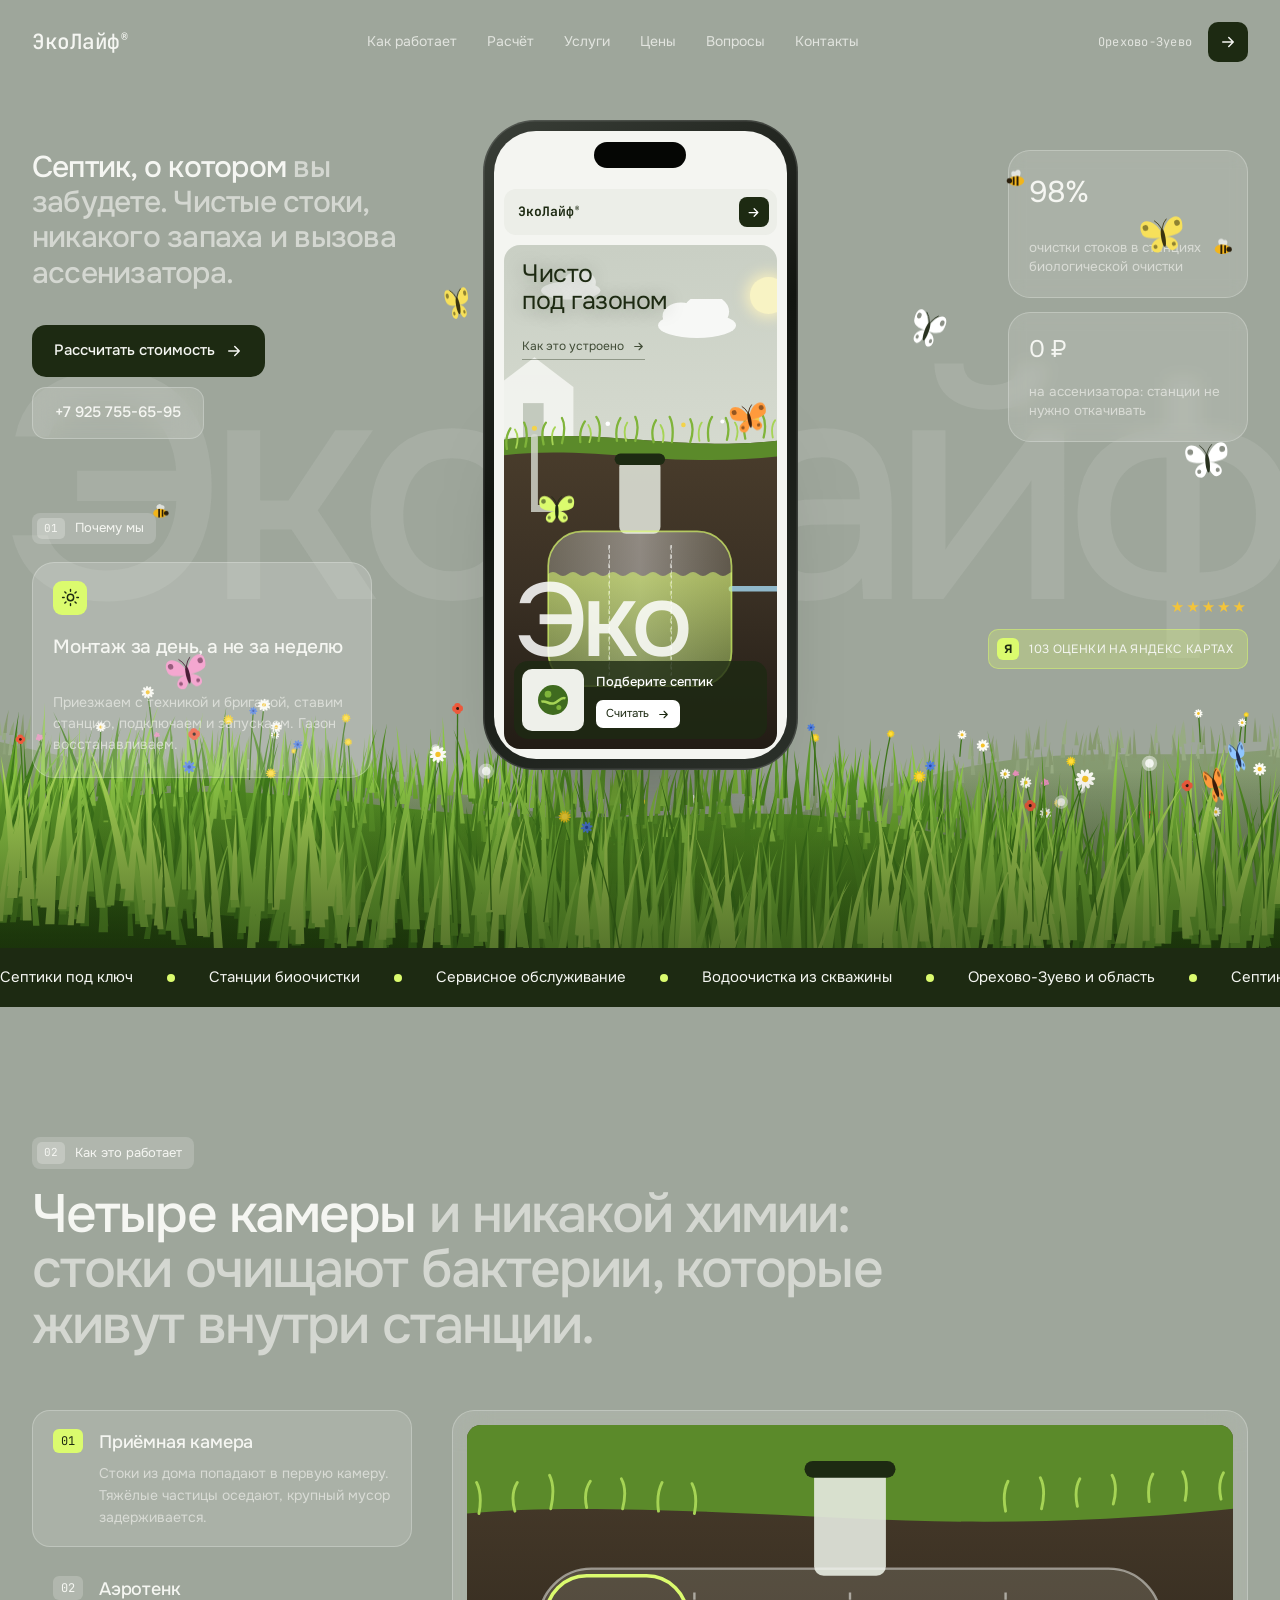
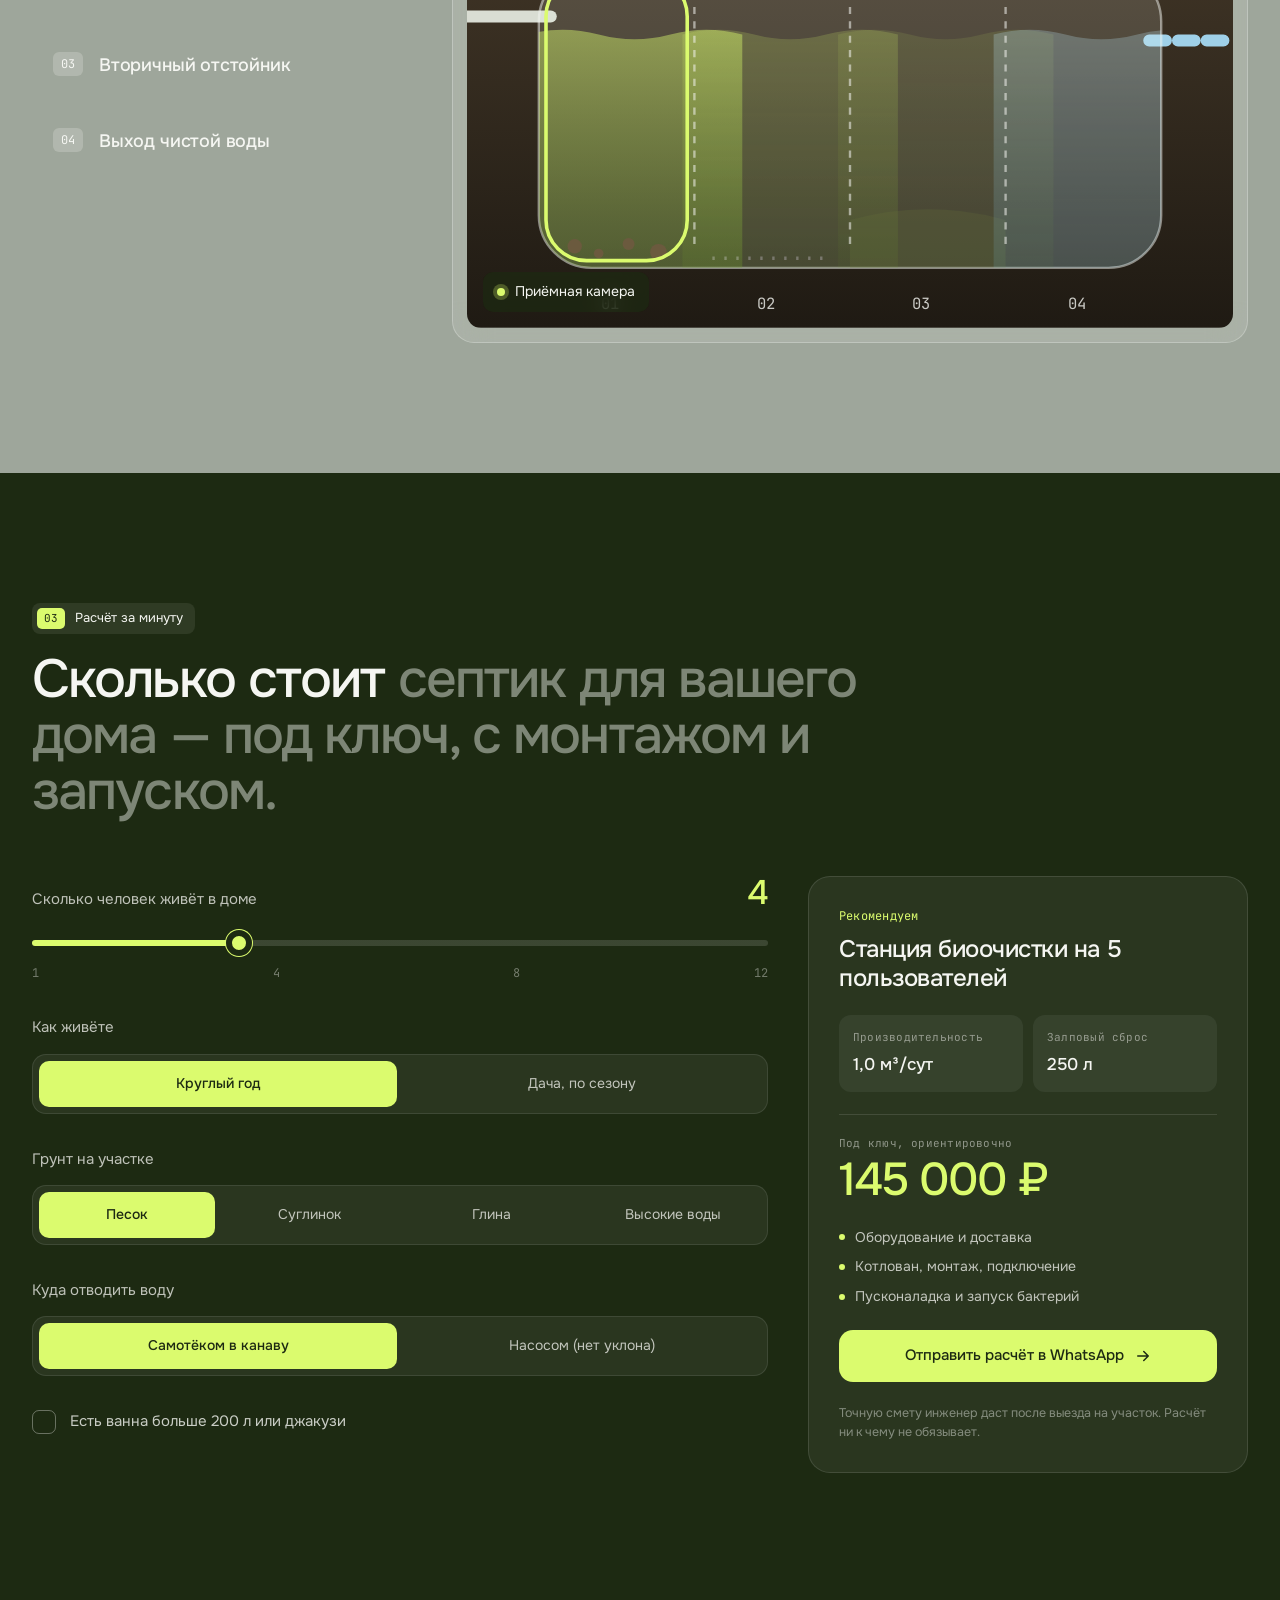
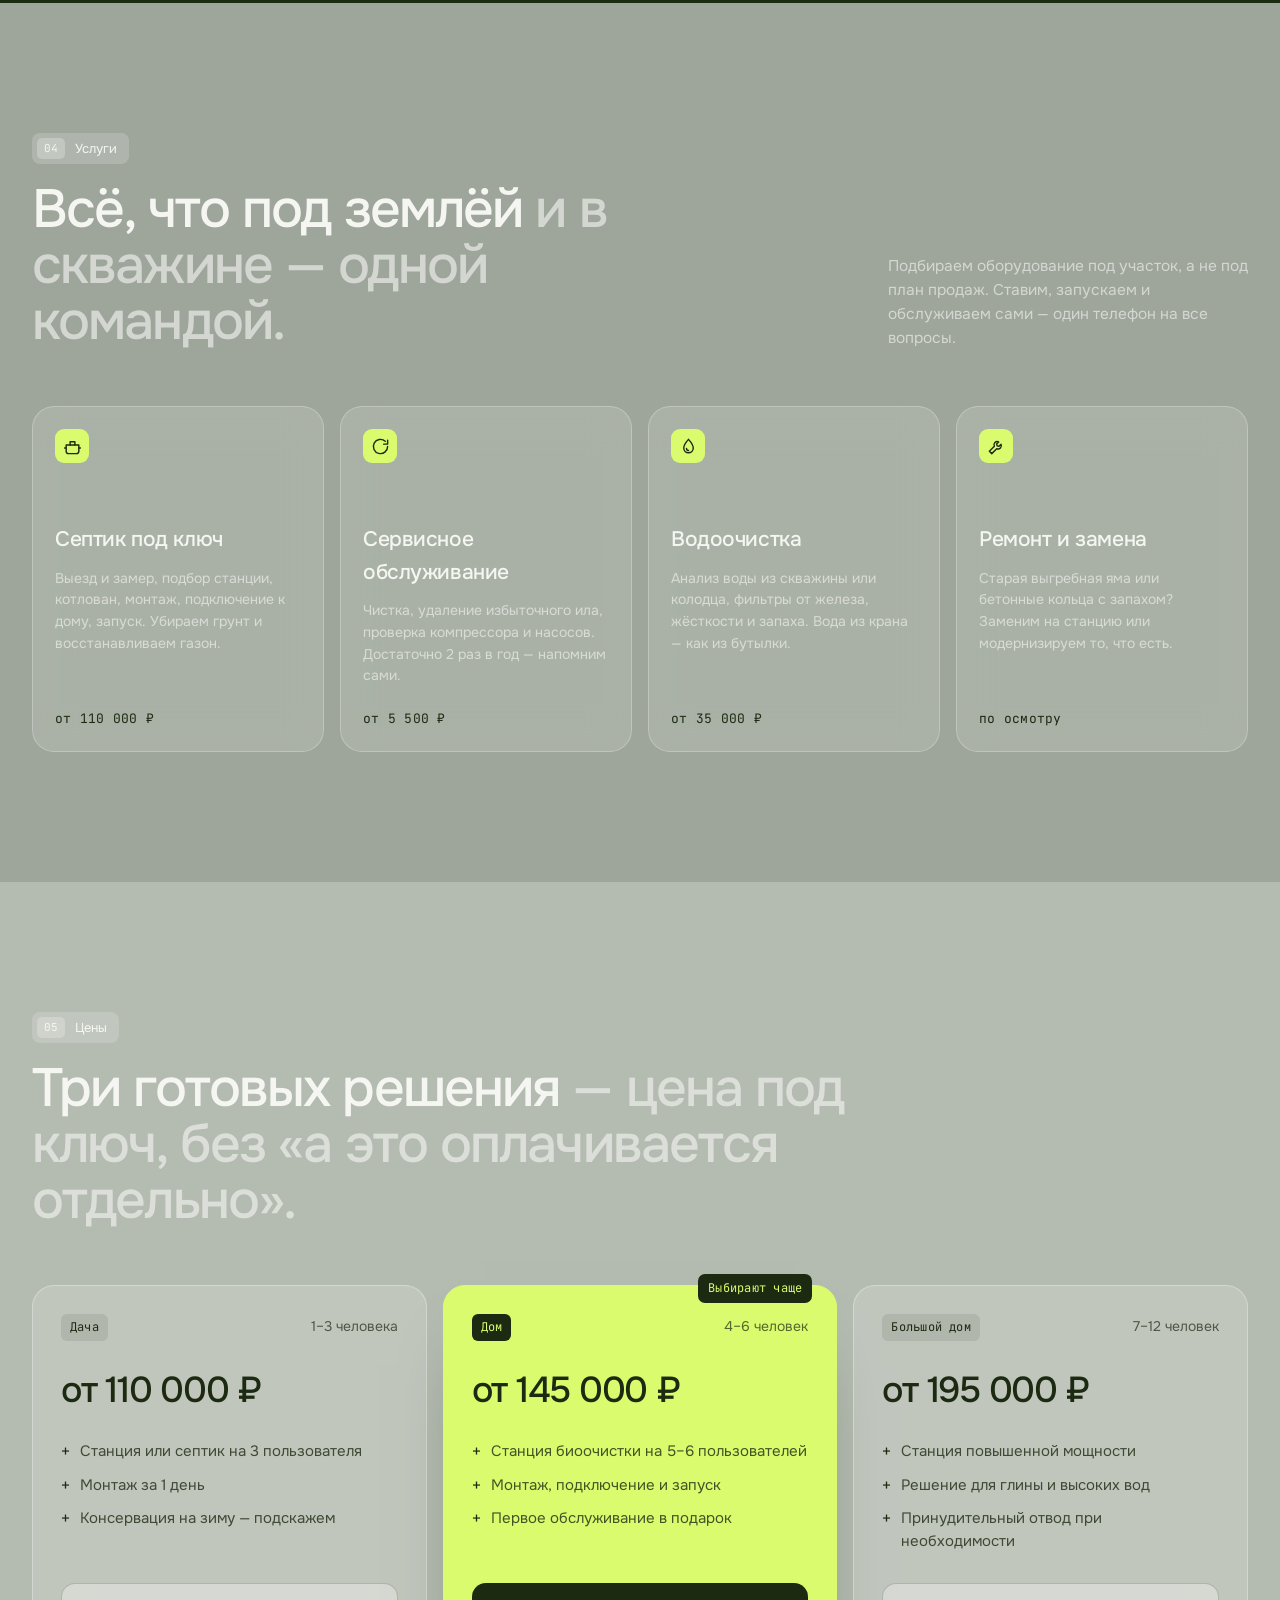
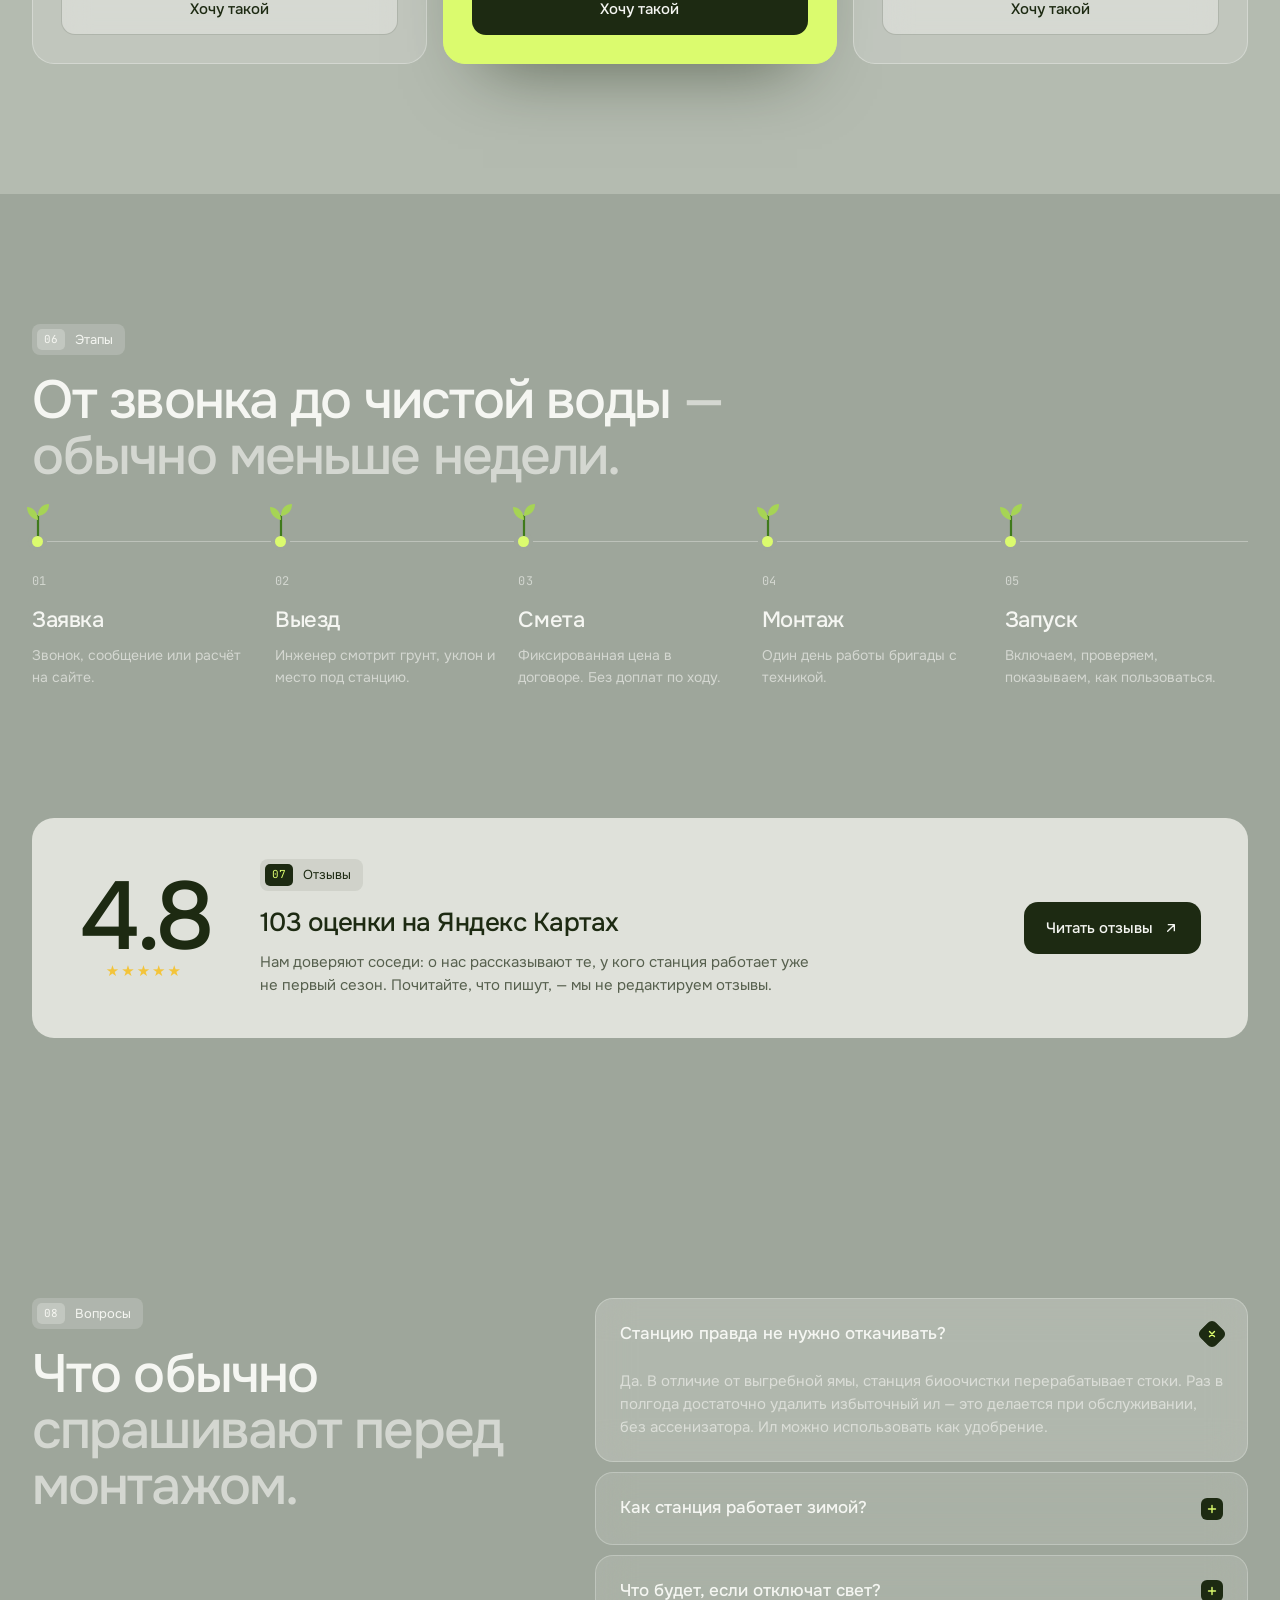
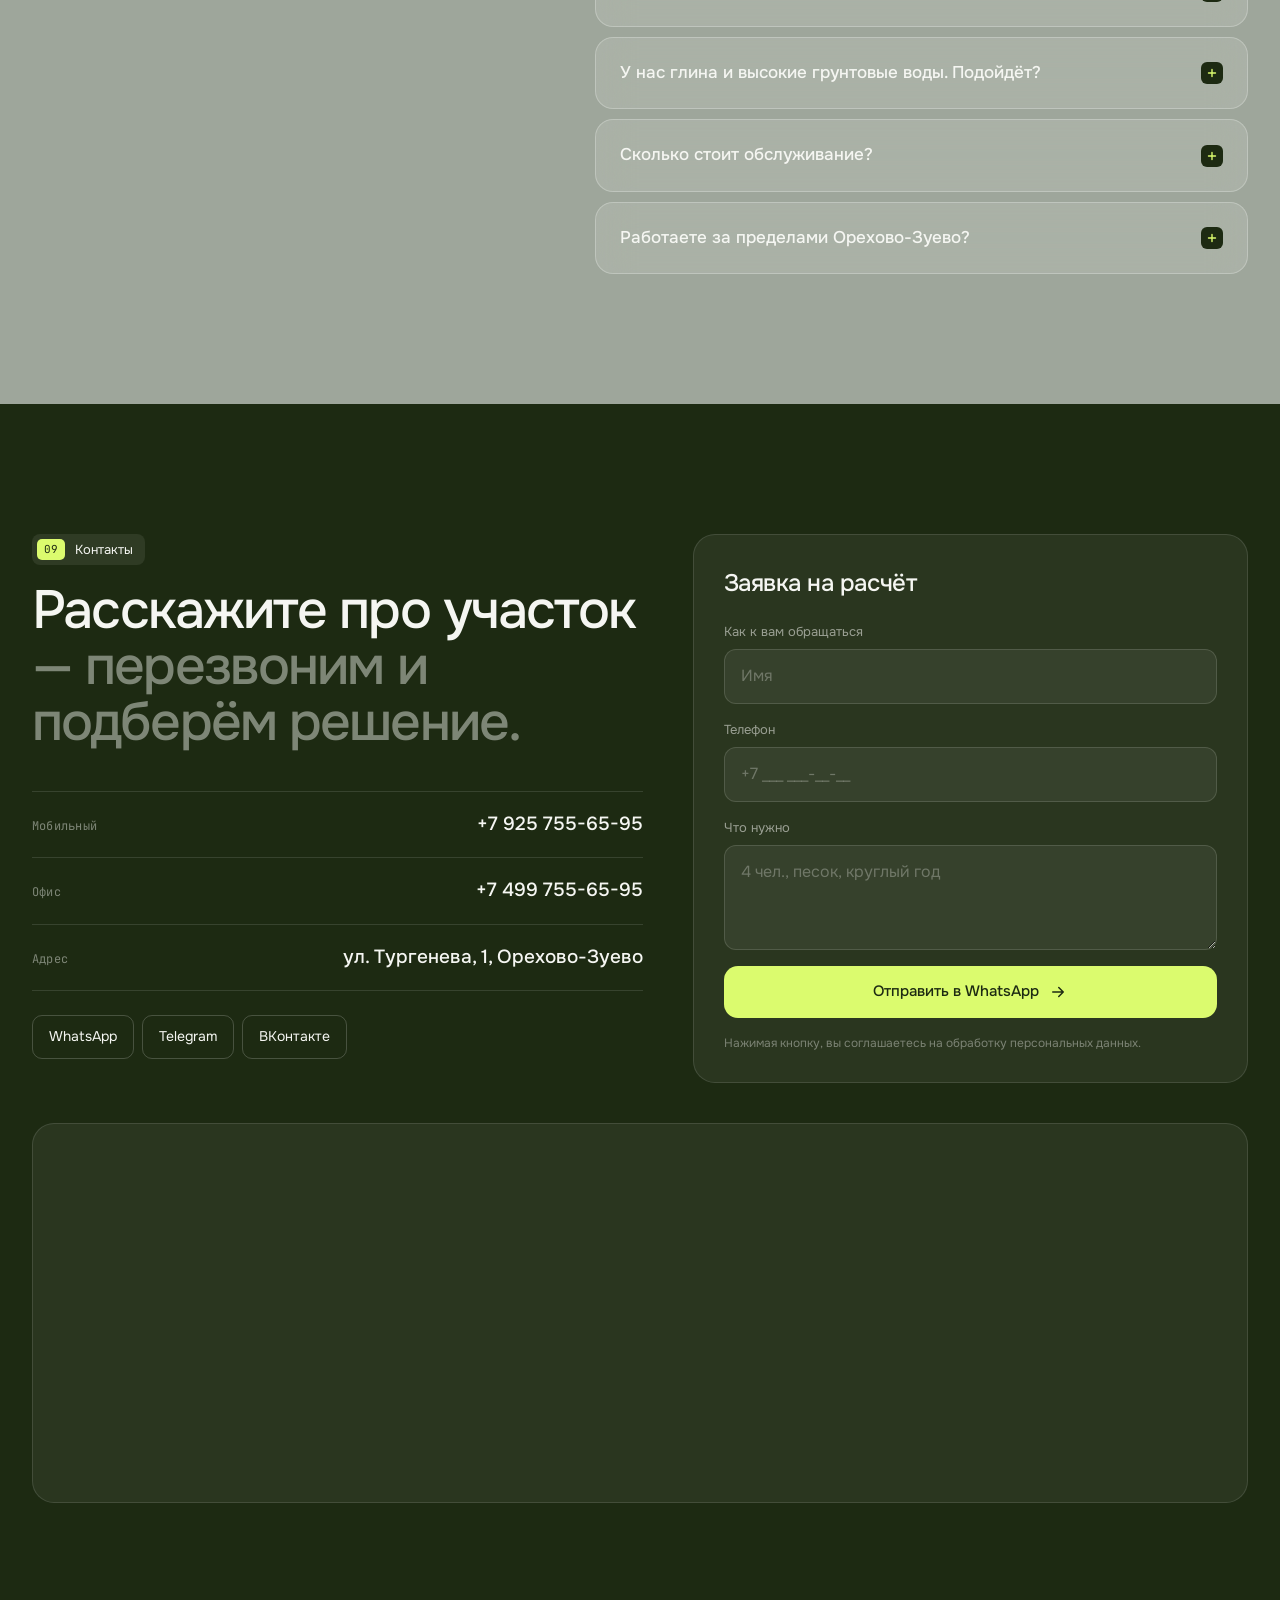
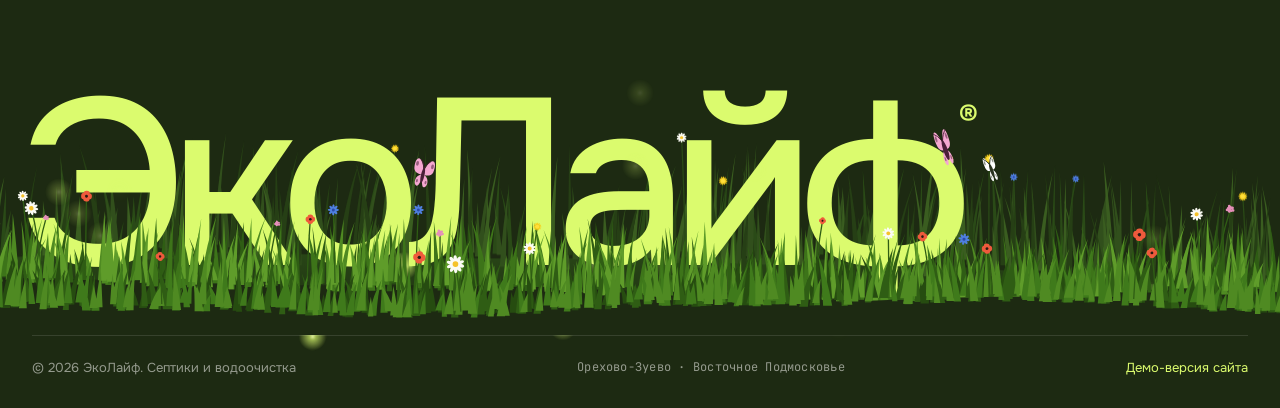
==== commit 8baef106: "ЭкоЛайф: чёткий телефон и анимации экрана на видеокарте Co-Authored-By: Claude Opus 5.5 <noreply@ant" ====
--- a/ekolife/index.html
+++ b/ekolife/index.html
@@ -12,7 +12,7 @@
   <link rel="preconnect" href="https://fonts.gstatic.com" crossorigin>
   <link href="https://fonts.googleapis.com/css2?family=Onest:wght@300;400;500;600;700&family=JetBrains+Mono:wght@400;500&display=swap" rel="stylesheet">
   <link rel="stylesheet" href="assets/style.css?v=5">
-  <link rel="stylesheet" href="assets/fx.css?v=4">
+  <link rel="stylesheet" href="assets/fx.css?v=5">
 </head>
 <body>
 
@@ -77,31 +77,23 @@
               <span class="ds-arrow"><svg viewBox="0 0 24 24"><path d="M5 12h14M13 6l6 6-6 6"/></svg></span>
             </div>
             <div class="ds-scene">
-              <svg class="scene" viewBox="0 0 300 440" preserveAspectRatio="xMidYMid slice" aria-hidden="true">
+              <div class="scene-box">
+              <svg class="scene" viewBox="0 0 300 440" aria-hidden="true">
                 <defs>
                   <linearGradient id="sky" x1="0" y1="0" x2="0" y2="1"><stop offset="0" stop-color="#c9cfc4"/><stop offset="1" stop-color="#e7eadf"/></linearGradient>
                   <linearGradient id="soil" x1="0" y1="0" x2="0" y2="1"><stop offset="0" stop-color="#4a3d2c"/><stop offset=".5" stop-color="#3a3024"/><stop offset="1" stop-color="#221c15"/></linearGradient>
                   <linearGradient id="tank" x1="0" y1="0" x2="1" y2="0"><stop offset="0" stop-color="#e9eee2" stop-opacity=".28"/><stop offset=".5" stop-color="#ffffff" stop-opacity=".42"/><stop offset="1" stop-color="#e9eee2" stop-opacity=".2"/></linearGradient>
-                  <linearGradient id="water" x1="0" y1="0" x2="0" y2="1"><stop offset="0" stop-color="#dbfb6e" stop-opacity=".55"/><stop offset="1" stop-color="#8fbf3a" stop-opacity=".35"/></linearGradient>
-                  <clipPath id="tankClip"><rect x="70" y="250" width="160" height="135" rx="30"/></clipPath>
                 </defs>
                 <rect width="300" height="440" fill="url(#sky)"/>
-                <!-- облака -->
-                <g class="cloud c1" fill="#fff" opacity=".85"><ellipse cx="200" cy="70" rx="34" ry="11"/><ellipse cx="186" cy="62" rx="16" ry="12"/><ellipse cx="208" cy="58" rx="20" ry="15"/></g>
-                <g class="cloud c2" fill="#fff" opacity=".6"><ellipse cx="90" cy="40" rx="26" ry="8"/><ellipse cx="98" cy="33" rx="14" ry="10"/></g>
-                <!-- солнце -->
-                <circle class="sun" cx="262" cy="44" r="16" fill="#f8f3c4"/>
-                <!-- бабочка -->
-                <g class="sv-bfly"><g class="sv-wings"><path d="M0 0c-4-9-14-10-13-3 1 5 7 6 13 3zM0 0c-3 6-10 9-11 5-1-4 5-6 11-5z" fill="#f7e05a"/><path d="M0 0c4-9 14-10 13-3-1 5-7 6-13 3zM0 0c3 6 10 9 11 5 1-4-5-6-11-5z" fill="#f7e05a"/></g><rect x="-1" y="-5" width="2" height="10" rx="1" fill="#3a3410"/></g>
                 <!-- дом -->
                 <g fill="#f4f5f1" opacity=".9"><path d="M24 168v-44l34-26 34 26v44z"/><rect x="48" y="138" width="18" height="30" fill="#c2c9bd"/></g>
                 <!-- земля -->
                 <path d="M0 176c40-10 80-12 150-6s110 4 150-4v274H0z" fill="url(#soil)"/>
                 <path d="M0 176c40-10 80-12 150-6s110 4 150-4v14c-40 8-90 10-150 5S40 178 0 190z" fill="#5b8a2a"/>
-                <g class="blades" stroke="#7fb43a" stroke-width="2" stroke-linecap="round" fill="none">
+                <g stroke="#7fb43a" stroke-width="2" stroke-linecap="round" fill="none">
                   <path d="M8 182q2-12-2-20M20 180q4-14 1-22M34 178q-2-10 3-18M50 176q3-13-1-21M66 174q-3-12 2-19M82 173q4-15 0-22M98 172q-1-11 4-18M114 171q3-14-2-21M130 171q-2-12 3-20M146 171q4-13 0-21M162 172q-3-11 2-19M178 172q2-14-2-22M194 172q4-12 0-20M210 171q-2-13 3-21M226 170q3-11-1-19M242 169q-3-14 2-21M258 168q3-12-1-20M274 167q-2-13 3-20M290 166q3-12-1-19"/>
                 </g>
-                <g class="blades b2" stroke="#a6d455" stroke-width="1.6" stroke-linecap="round" fill="none">
+                <g stroke="#a6d455" stroke-width="1.6" stroke-linecap="round" fill="none">
                   <path d="M14 181q-3-9 1-15M42 177q3-10-1-16M74 174q-2-10 2-15M106 172q3-9-1-15M138 171q-3-10 1-16M170 172q2-9-2-15M202 171q-2-10 2-16M234 170q3-9-1-15M266 168q-2-10 2-15"/>
                 </g>
                 <g fill="#f3d34a"><circle cx="58" cy="160" r="2.2"/><circle cx="188" cy="157" r="2"/><circle cx="252" cy="152" r="2.2"/></g>
@@ -124,16 +116,17 @@
                 <rect x="128" y="182" width="44" height="10" rx="5" fill="#1d2a12"/>
                 <rect class="tank-glow" x="64" y="244" width="172" height="147" rx="36" fill="none" stroke="#dbfb6e" stroke-width="5"/>
                 <rect x="70" y="250" width="160" height="135" rx="30" fill="url(#tank)" stroke="#dbfb6e" stroke-opacity=".7" stroke-width="1.5"/>
-                <g clip-path="url(#tankClip)">
-                  <g class="water-lvl"><path class="wave" d="M60 290q20-6 40 0t40 0 40 0 40 0 40 0v120H60z" fill="url(#water)"/></g>
-                  <g class="bubbles" fill="#fff">
-                    <circle cx="140" cy="372" r="3"/><circle cx="152" cy="378" r="2"/><circle cx="160" cy="370" r="2.6"/><circle cx="146" cy="380" r="1.8"/><circle cx="168" cy="376" r="2.2"/>
-                  </g>
-                </g>
                 <path d="M123 262v114M177 262v114" stroke="#f4f5f1" stroke-opacity=".55" stroke-width="1.5" stroke-dasharray="4 4"/>
                 <!-- выход чистой воды -->
                 <path d="M230 300h52" fill="none" stroke="#9fd0e8" stroke-width="5" stroke-linecap="round" opacity=".85"/>
               </svg>
+              <!-- Подвижные части экрана — обычные HTML-слои: их двигает видеокарта, 60 кадров, экран не перерисовывается -->
+              <div class="sc-sun"></div>
+              <div class="sc-cloud sc-c1"><svg viewBox="166 47 68 34"><g fill="#fff"><ellipse cx="200" cy="70" rx="34" ry="11"/><ellipse cx="186" cy="62" rx="16" ry="12"/><ellipse cx="208" cy="58" rx="20" ry="15"/></g></svg></div>
+              <div class="sc-cloud sc-c2"><svg viewBox="64 23 52 25"><g fill="#fff"><ellipse cx="90" cy="40" rx="26" ry="8"/><ellipse cx="98" cy="33" rx="14" ry="10"/></g></svg></div>
+              <div class="sc-tank"><div class="sc-water"><i class="sc-wave"></i></div><i class="sc-bub"></i><i class="sc-bub"></i><i class="sc-bub"></i><i class="sc-bub"></i><i class="sc-bub"></i></div>
+              <div class="sc-bfly"><svg class="sc-wings" viewBox="-14 -10 28 20"><path d="M0 0c-4-9-14-10-13-3 1 5 7 6 13 3zM0 0c-3 6-10 9-11 5-1-4 5-6 11-5z" fill="#f7e05a"/><path d="M0 0c4-9 14-10 13-3-1 5-7 6-13 3zM0 0c3 6 10 9 11 5 1-4-5-6-11-5z" fill="#f7e05a"/><rect x="-1" y="-5" width="2" height="10" rx="1" fill="#3a3410"/></svg></div>
+              </div>
               <div class="ds-title">Чисто<br>под газоном</div>
               <a class="ds-link" href="#how">Как это устроено <svg viewBox="0 0 24 24"><path d="M5 12h14M13 6l6 6-6 6"/></svg></a>
               <div class="ds-word" aria-hidden="true">Эко</div>
@@ -511,7 +504,7 @@
   <a class="mbar-main" href="#calc">Рассчитать</a>
 </div>
 
-<script src="assets/app.js?v=7"></script>
+<script src="assets/app.js?v=9"></script>
 <script src="assets/life.js?v=5"></script>
 </body>
 </html>
--- a/ekolife/assets/fx.css
+++ b/ekolife/assets/fx.css
@@ -2,13 +2,75 @@
 
 /* ---------- Плавность: дешёвые слои вместо дорогих эффектов ---------- */
 /* тень рисуется отдельным неподвижным слоем, а не вместе с телефоном */
-.device { transition: none; transform: rotateZ(-2deg); will-change: transform; box-shadow: inset 0 0 0 1.5px rgba(255, 255, 255, .12); }
+/* в покое телефон стоит ровно (transform: none) — так браузер рисует его пиксель в пиксель, без размытия */
+.device { transition: none; transform: none; box-shadow: inset 0 0 0 1.5px rgba(255, 255, 255, .12); }
+.device-wrap.landed { animation: none; opacity: 1; }
 .device-wrap::before {
   content: ""; position: absolute; left: 10%; right: 10%; bottom: 2%; height: 55%;
   border-radius: 60px; box-shadow: 0 50px 90px -30px rgba(20, 28, 14, .55); pointer-events: none;
 }
-/* анимированная сцена внутри телефона — свой слой, остальной телефон не перерисовывается */
-.scene { will-change: transform; transform: translateZ(0); }
+/* ---------- Сцена на экране телефона ----------
+   Картинка (SVG) неподвижна и рисуется один раз. Всё, что движется, — HTML-слои поверх неё,
+   их анимирует видеокарта через transform/opacity. Коробка повторяет пропорции картинки 300×440
+   и «накрывает» экран как object-fit: cover, поэтому слои совпадают с рисунком. */
+.ds-scene { container-type: size; }
+.scene-box {
+  --w: max(100cqw, calc(100cqh * 300 / 440));
+  position: absolute; width: var(--w); height: calc(var(--w) * 440 / 300);
+  left: calc((100cqw - var(--w)) / 2); top: calc((100cqh - var(--w) * 440 / 300) / 2);
+  container-type: size;
+}
+.scene-box > .scene { position: absolute; inset: 0; width: 100%; height: 100%; }
+.sc-sun {
+  position: absolute; left: 82%; top: 6.36%; width: 10.67%; aspect-ratio: 1; border-radius: 50%;
+  background: #f8f3c4; box-shadow: 0 0 14px 4px rgba(255, 245, 190, .8);
+  animation: scSun 6s ease-in-out infinite; transition: scale .6s cubic-bezier(.16, 1, .3, 1);
+}
+@keyframes scSun { 50% { opacity: .78; } }
+.sc-cloud { position: absolute; animation: scDrift 26s linear infinite; }
+.sc-cloud svg { display: block; width: 100%; height: auto; }
+.sc-c1 { left: 55.3%; top: 10.7%; width: 22.7%; opacity: .85; }
+.sc-c2 { left: 21.3%; top: 5.2%; width: 17.3%; opacity: .6; animation-duration: 38s; animation-delay: -14s; }
+@keyframes scDrift { from { transform: translate3d(-47cqw, 0, 0); } to { transform: translate3d(67cqw, 0, 0); } }
+/* бак: тот же прямоугольник, что и на рисунке (x70 y250 160×135, скругление 30) */
+.sc-tank { position: absolute; left: 23.33%; top: 56.82%; width: 53.33%; height: 30.68%; border-radius: 18.75% / 22.2%; overflow: hidden; }
+.sc-tank::before, .sc-tank::after { content: ""; position: absolute; top: 8.9%; bottom: 7%; border-left: 1.5px dashed rgba(244, 245, 241, .55); z-index: 2; }
+.sc-tank::before { left: 33.1%; } .sc-tank::after { left: 66.9%; }
+.sc-water {
+  position: absolute; left: 0; right: 0; top: 29.6%; height: 110%;
+  background: linear-gradient(rgba(219, 251, 110, .55), rgba(143, 191, 58, .35) 60%);
+  transition: transform 1s cubic-bezier(.16, 1, .3, 1);
+}
+.sc-wave {
+  position: absolute; left: 0; bottom: 100%; width: 200%; height: 6px;
+  background: url("data:image/svg+xml,%3Csvg xmlns='http://www.w3.org/2000/svg' viewBox='0 0 40 6' preserveAspectRatio='none'%3E%3Cpath d='M0 6V3q10-4 20 0t20 0v3z' fill='%23dbfb6e' fill-opacity='.55'/%3E%3C/svg%3E") 0 0 / 20px 6px repeat-x;
+  animation: scWave 3s linear infinite;
+}
+@keyframes scWave { to { transform: translate3d(-50%, 0, 0); } }
+.sc-bub { position: absolute; bottom: 6%; width: 2.2%; aspect-ratio: 1; border-radius: 50%; background: #fff; opacity: 0; animation: scRise 3.2s ease-in infinite; z-index: 1; }
+.sc-bub:nth-of-type(1) { left: 43.8%; width: 3.6%; }
+.sc-bub:nth-of-type(2) { left: 51.2%; animation-delay: .6s; }
+.sc-bub:nth-of-type(3) { left: 56.2%; width: 3.2%; animation-delay: 1.2s; }
+.sc-bub:nth-of-type(4) { left: 47.5%; width: 2%; animation-delay: 1.8s; }
+.sc-bub:nth-of-type(5) { left: 61.2%; width: 2.6%; animation-delay: 2.4s; }
+@keyframes scRise { 0% { transform: translate3d(0, 0, 0); opacity: 0; } 15% { opacity: .9; } 100% { transform: translate3d(0, -18cqh, 0); opacity: 0; } }
+/* бабочка: путь по небу из точек, крылья машут отдельно */
+.sc-bfly { position: absolute; left: 0; top: 0; width: 9.3%; animation: scFly 14s ease-in-out infinite; }
+.sc-wings { display: block; width: 100%; height: auto; animation: scFlap .22s ease-in-out infinite alternate; }
+@keyframes scFly {
+  0%   { transform: translate3d(16cqw, 25cqh, 0); }
+  16%  { transform: translate3d(33cqw, 17cqh, 0); }
+  33%  { transform: translate3d(53cqw, 28cqh, 0); }
+  50%  { transform: translate3d(73cqw, 18cqh, 0); }
+  66%  { transform: translate3d(57cqw, 11cqh, 0); }
+  83%  { transform: translate3d(36cqw, 21cqh, 0); }
+  100% { transform: translate3d(16cqw, 25cqh, 0); }
+}
+@keyframes scFlap { to { transform: scaleX(.2); } }
+/* наведение: вода поднимается, солнце растёт, пузырьки быстрее */
+.hot .sc-water { transform: translate3d(0, -18%, 0); }
+.hot .sc-sun { scale: 1.35; }
+.hot .sc-bub { animation-duration: 1.4s; }
 .ds-card { backdrop-filter: none; -webkit-backdrop-filter: none; background: rgba(29, 42, 18, .78); }
 .ds-word { mix-blend-mode: normal; }
 .hero .glass { backdrop-filter: blur(8px); -webkit-backdrop-filter: blur(8px); }
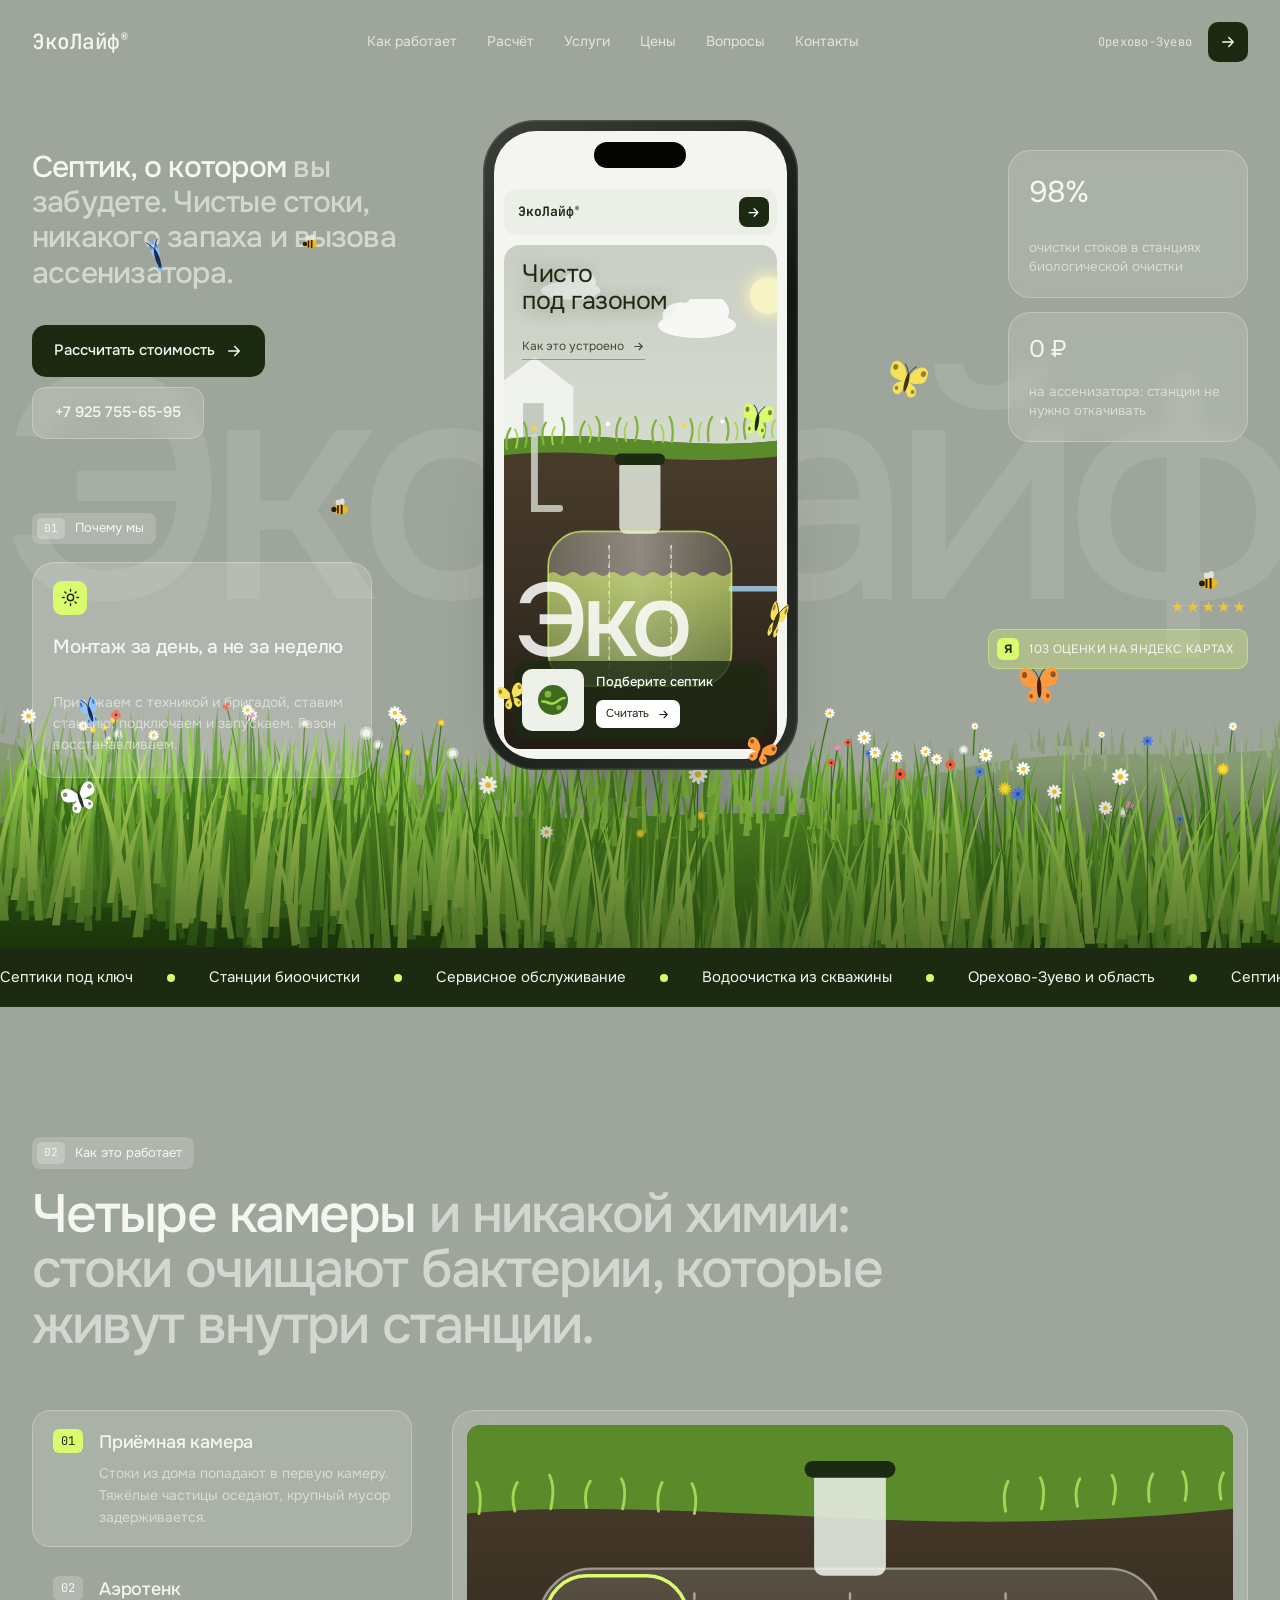
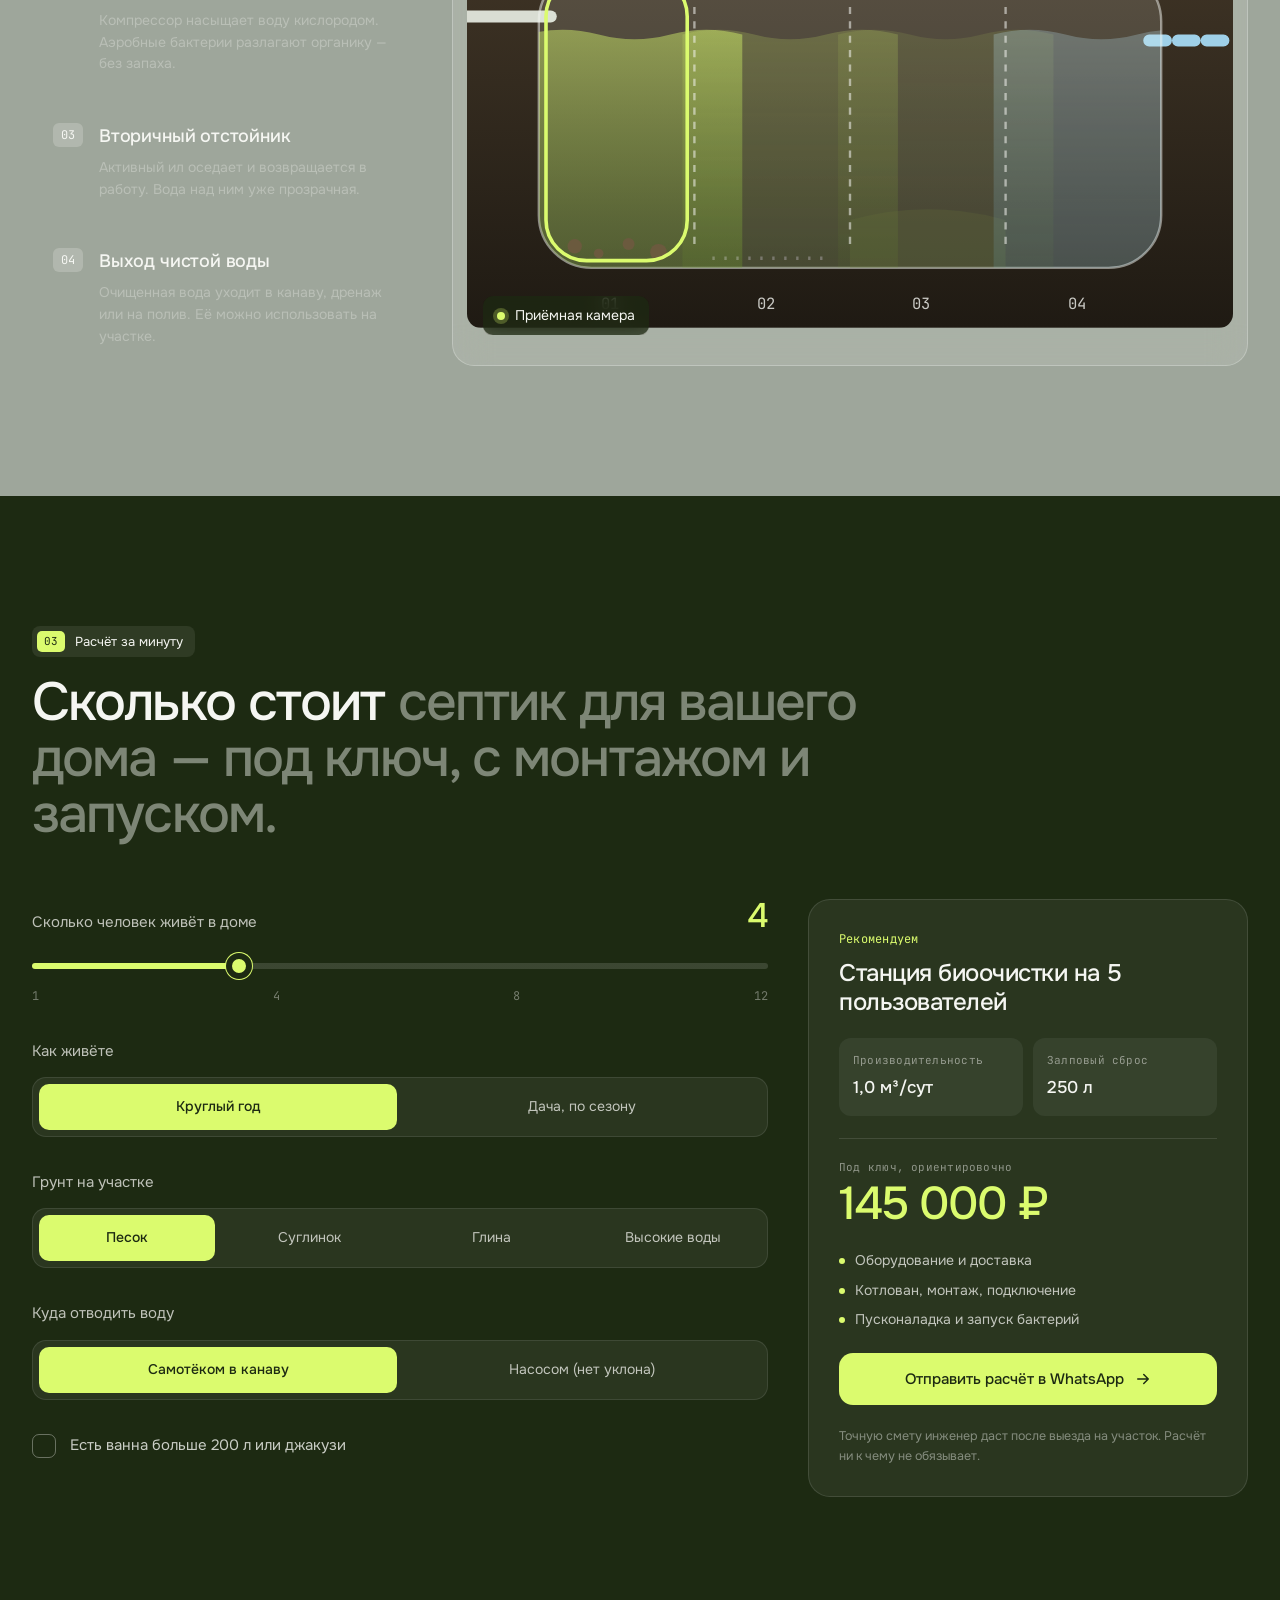
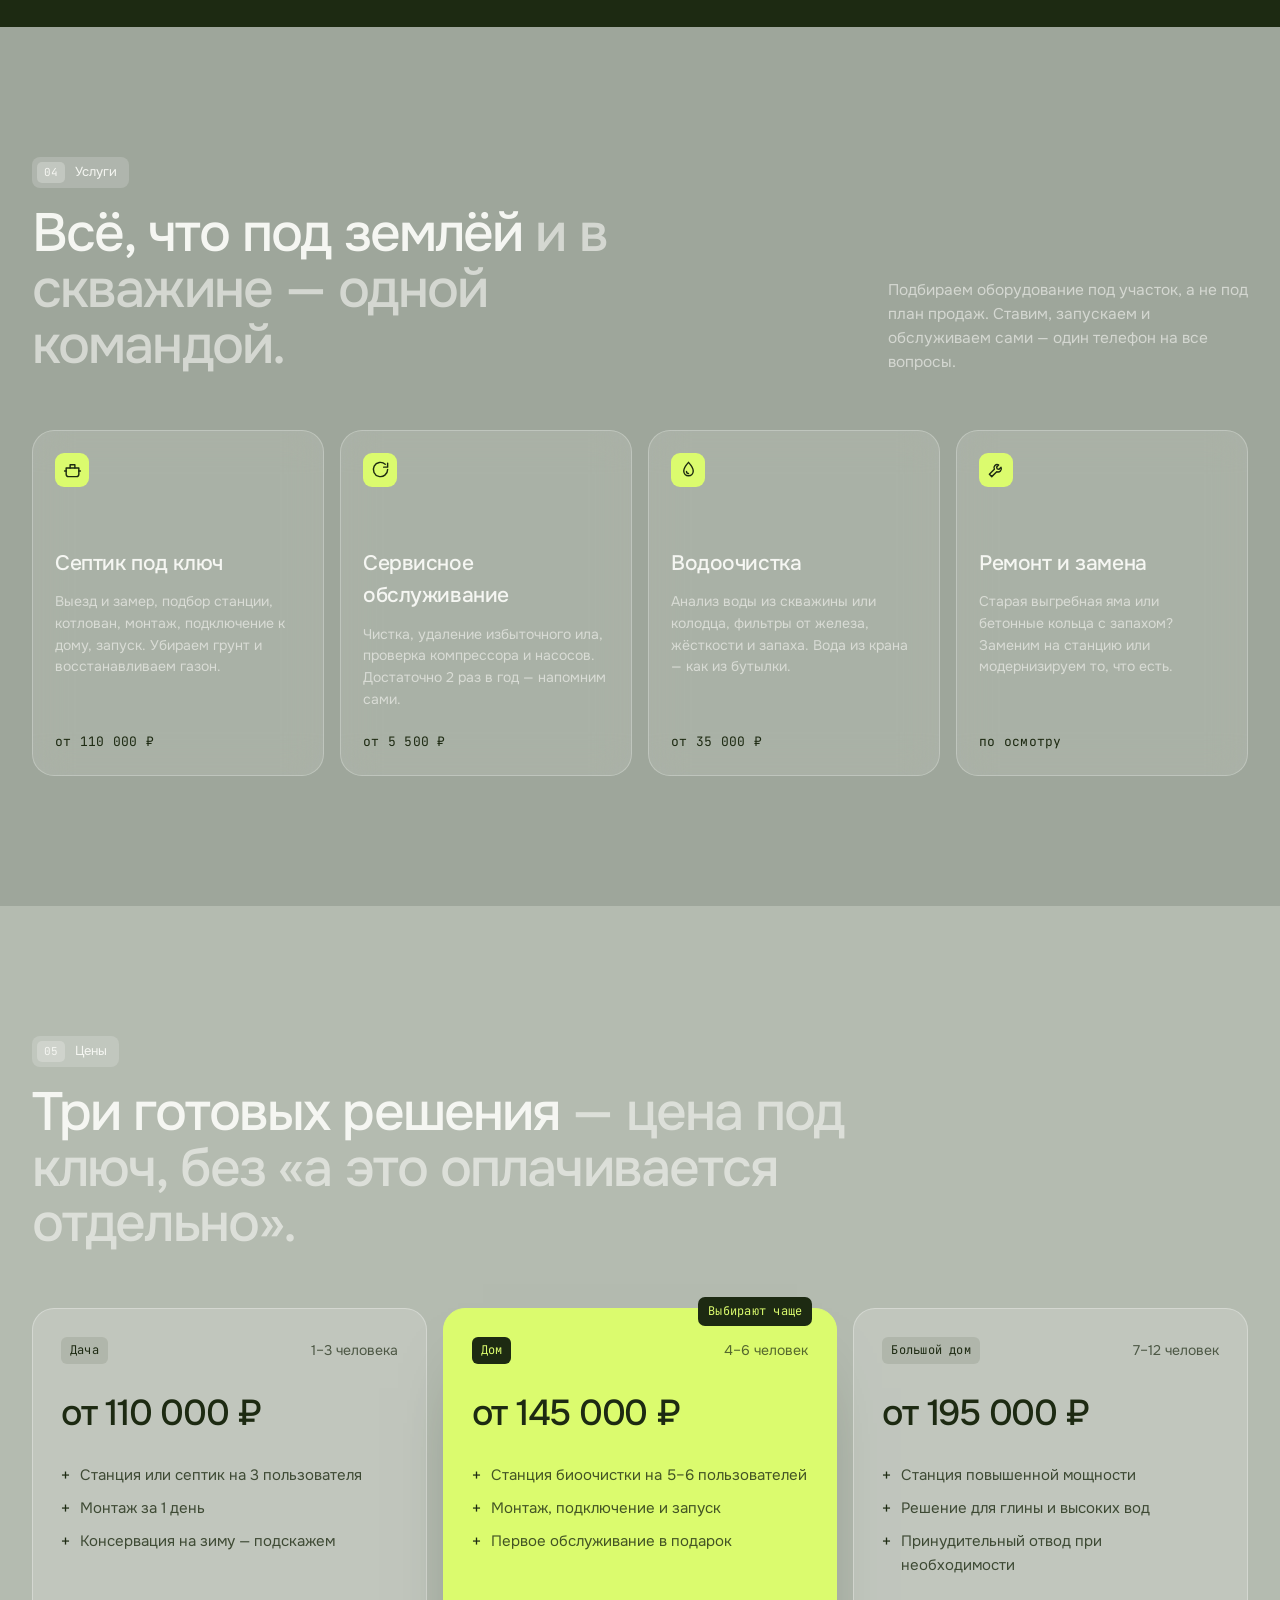
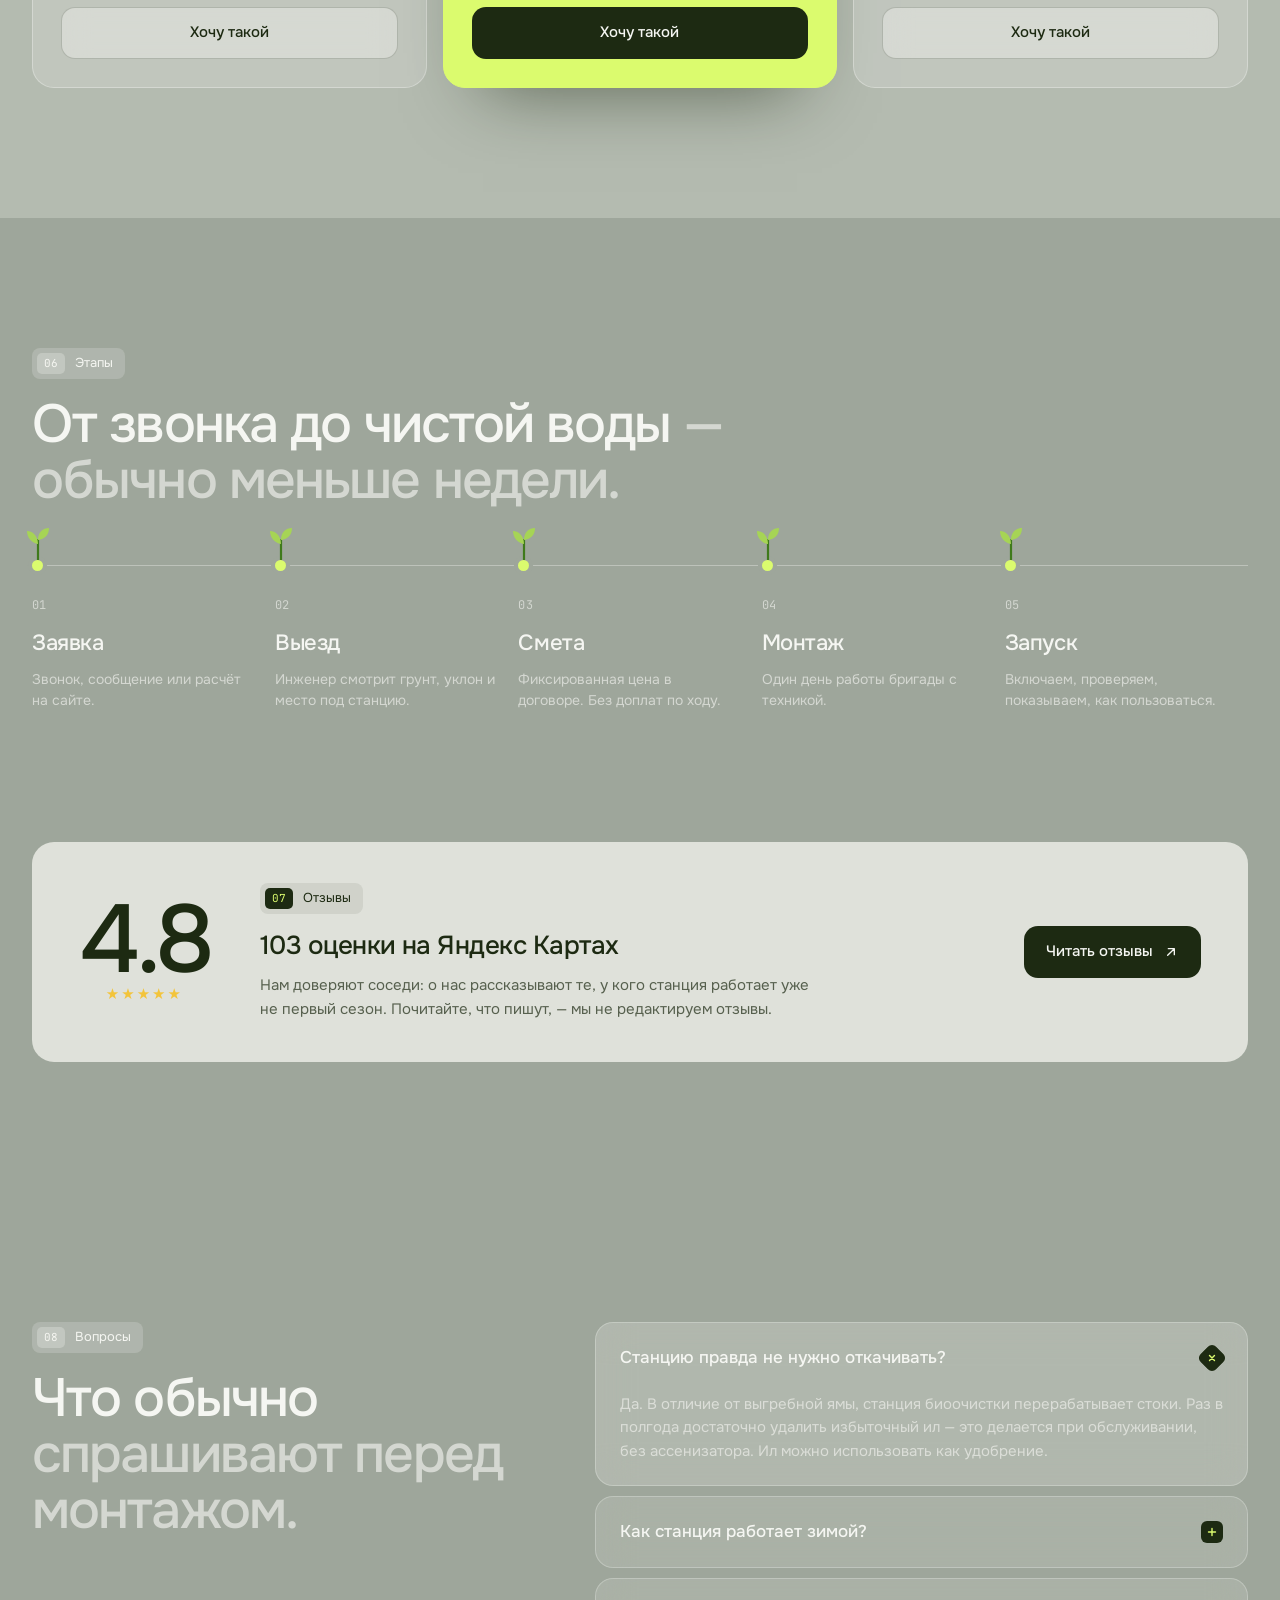
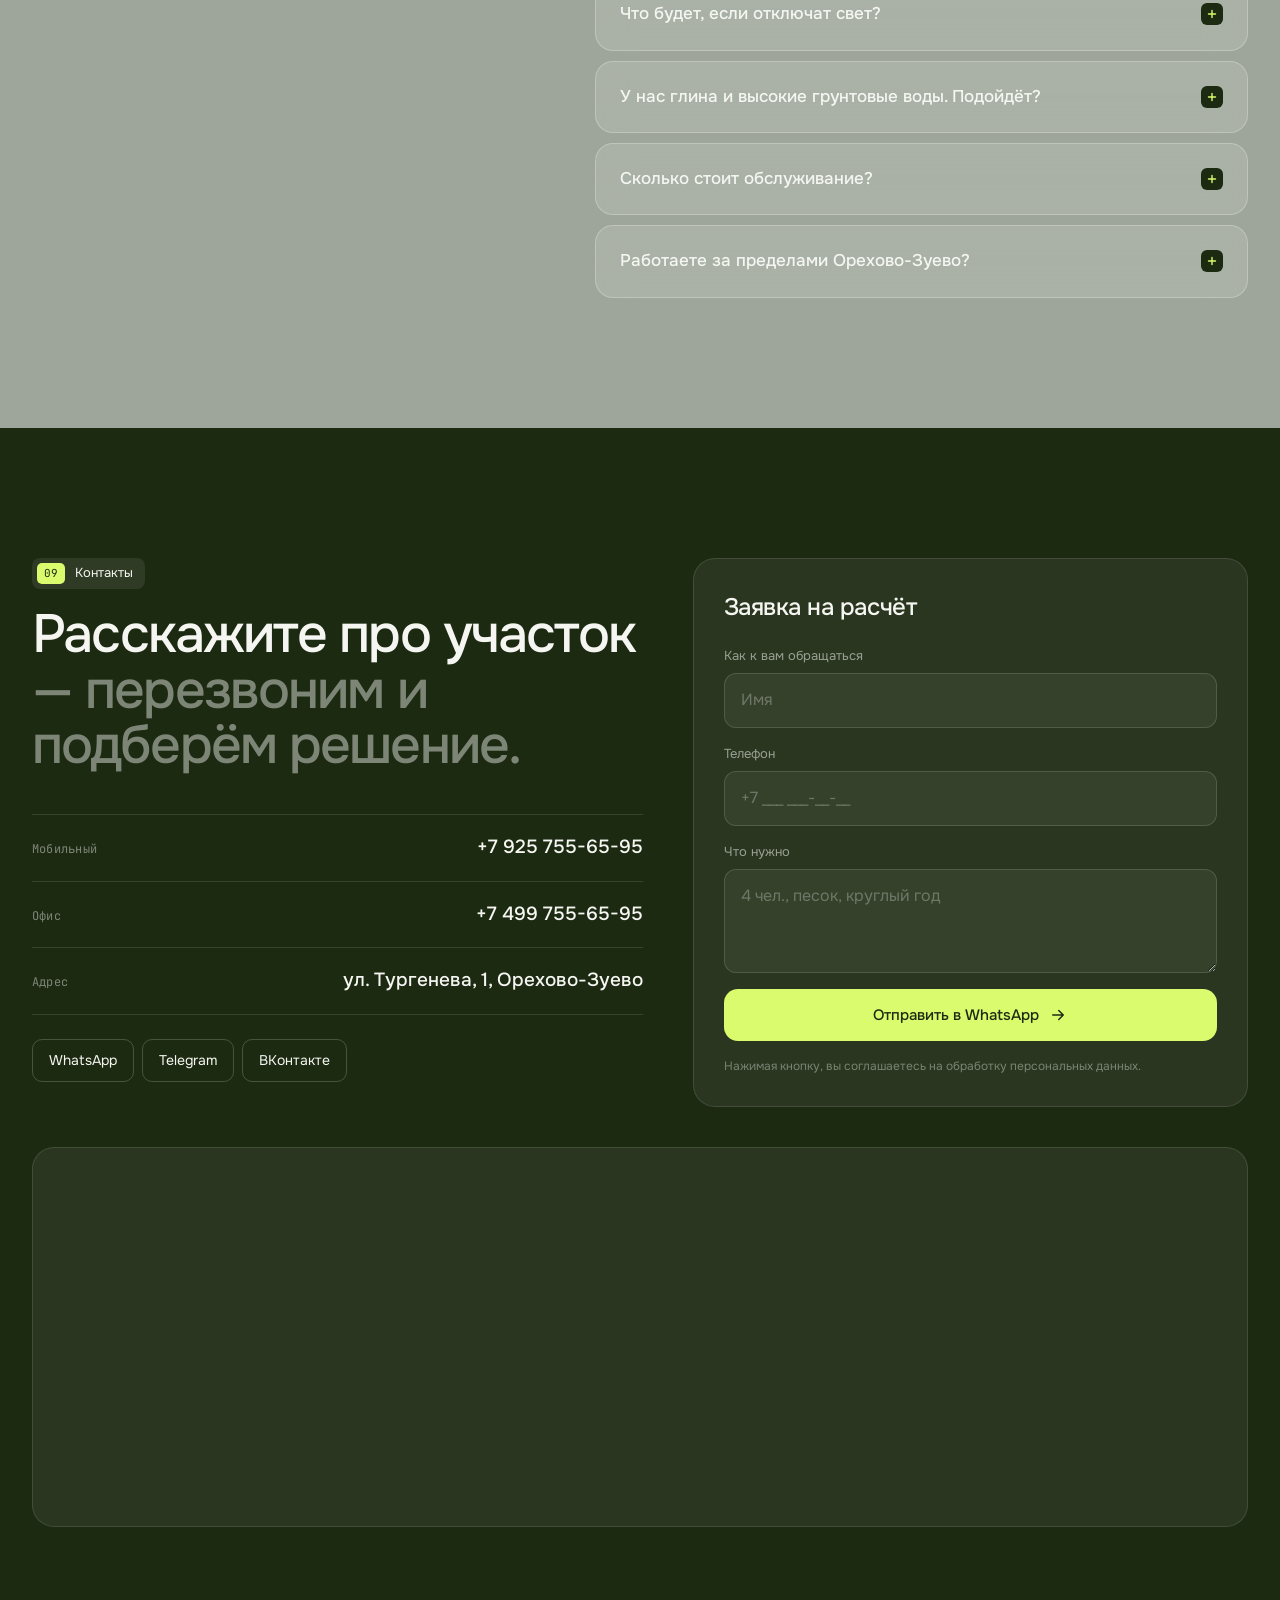
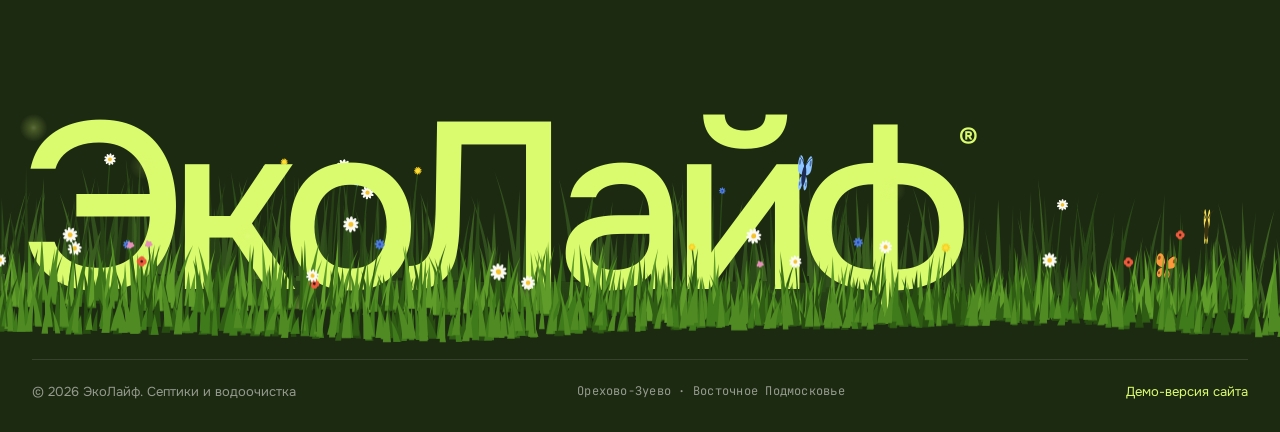
==== commit 49ae2634: "ЭкоЛайф: мобильная версия без дёрганья травы и прыжков в «Как работает» Co-Authored-By: Claude Opus " ====
--- a/ekolife/index.html
+++ b/ekolife/index.html
@@ -11,8 +11,8 @@
   <link rel="preconnect" href="https://fonts.googleapis.com">
   <link rel="preconnect" href="https://fonts.gstatic.com" crossorigin>
   <link href="https://fonts.googleapis.com/css2?family=Onest:wght@300;400;500;600;700&family=JetBrains+Mono:wght@400;500&display=swap" rel="stylesheet">
-  <link rel="stylesheet" href="assets/style.css?v=5">
-  <link rel="stylesheet" href="assets/fx.css?v=5">
+  <link rel="stylesheet" href="assets/style.css?v=6">
+  <link rel="stylesheet" href="assets/fx.css?v=6">
 </head>
 <body>
 
@@ -505,6 +505,6 @@
 </div>
 
 <script src="assets/app.js?v=9"></script>
-<script src="assets/life.js?v=5"></script>
+<script src="assets/life.js?v=6"></script>
 </body>
 </html>
--- a/ekolife/assets/style.css
+++ b/ekolife/assets/style.css
@@ -174,7 +174,7 @@
 .bub circle { animation-name: rise2; }
 @keyframes rise2 { 0% { transform: translateY(0); opacity: 0; } 15% { opacity: .9; } 100% { transform: translateY(-170px); opacity: 0; } }
 
-.meadow { position: absolute; left: 0; right: 0; bottom: 0; width: 100%; height: clamp(300px, 44vh, 460px); z-index: 1; pointer-events: none; }
+.meadow { position: absolute; left: 0; right: 0; bottom: 0; width: 100%; height: clamp(300px, 44svh, 460px); z-index: 1; pointer-events: none; }
 .life { position: absolute; inset: 0; width: 100%; height: 100%; z-index: 3; pointer-events: none; }
 .air { position: fixed; inset: 0; width: 100%; height: 100%; z-index: 40; pointer-events: none; }
 
--- a/ekolife/assets/fx.css
+++ b/ekolife/assets/fx.css
@@ -169,3 +169,10 @@
 .foot-back { height: 1.02em; z-index: 0; }
 .foot-meadow { height: .72em; z-index: 2; }
 .foot-row { margin-top: 0; }
+
+/* ---------- «Как работает»: шаги не меняют высоту ----------
+   Раньше описание активного шага раскрывалось, а остальные сворачивались, — блок менял высоту
+   и страница под ним прыгала. Теперь все описания всегда на месте, активный шаг просто ярче. */
+.how-steps p { max-height: none; overflow: visible; opacity: .5; margin-top: 6px; transition: opacity .4s; }
+.how-steps li.active p { max-height: none; opacity: 1; }
+.how-steps li { -webkit-tap-highlight-color: transparent; }
